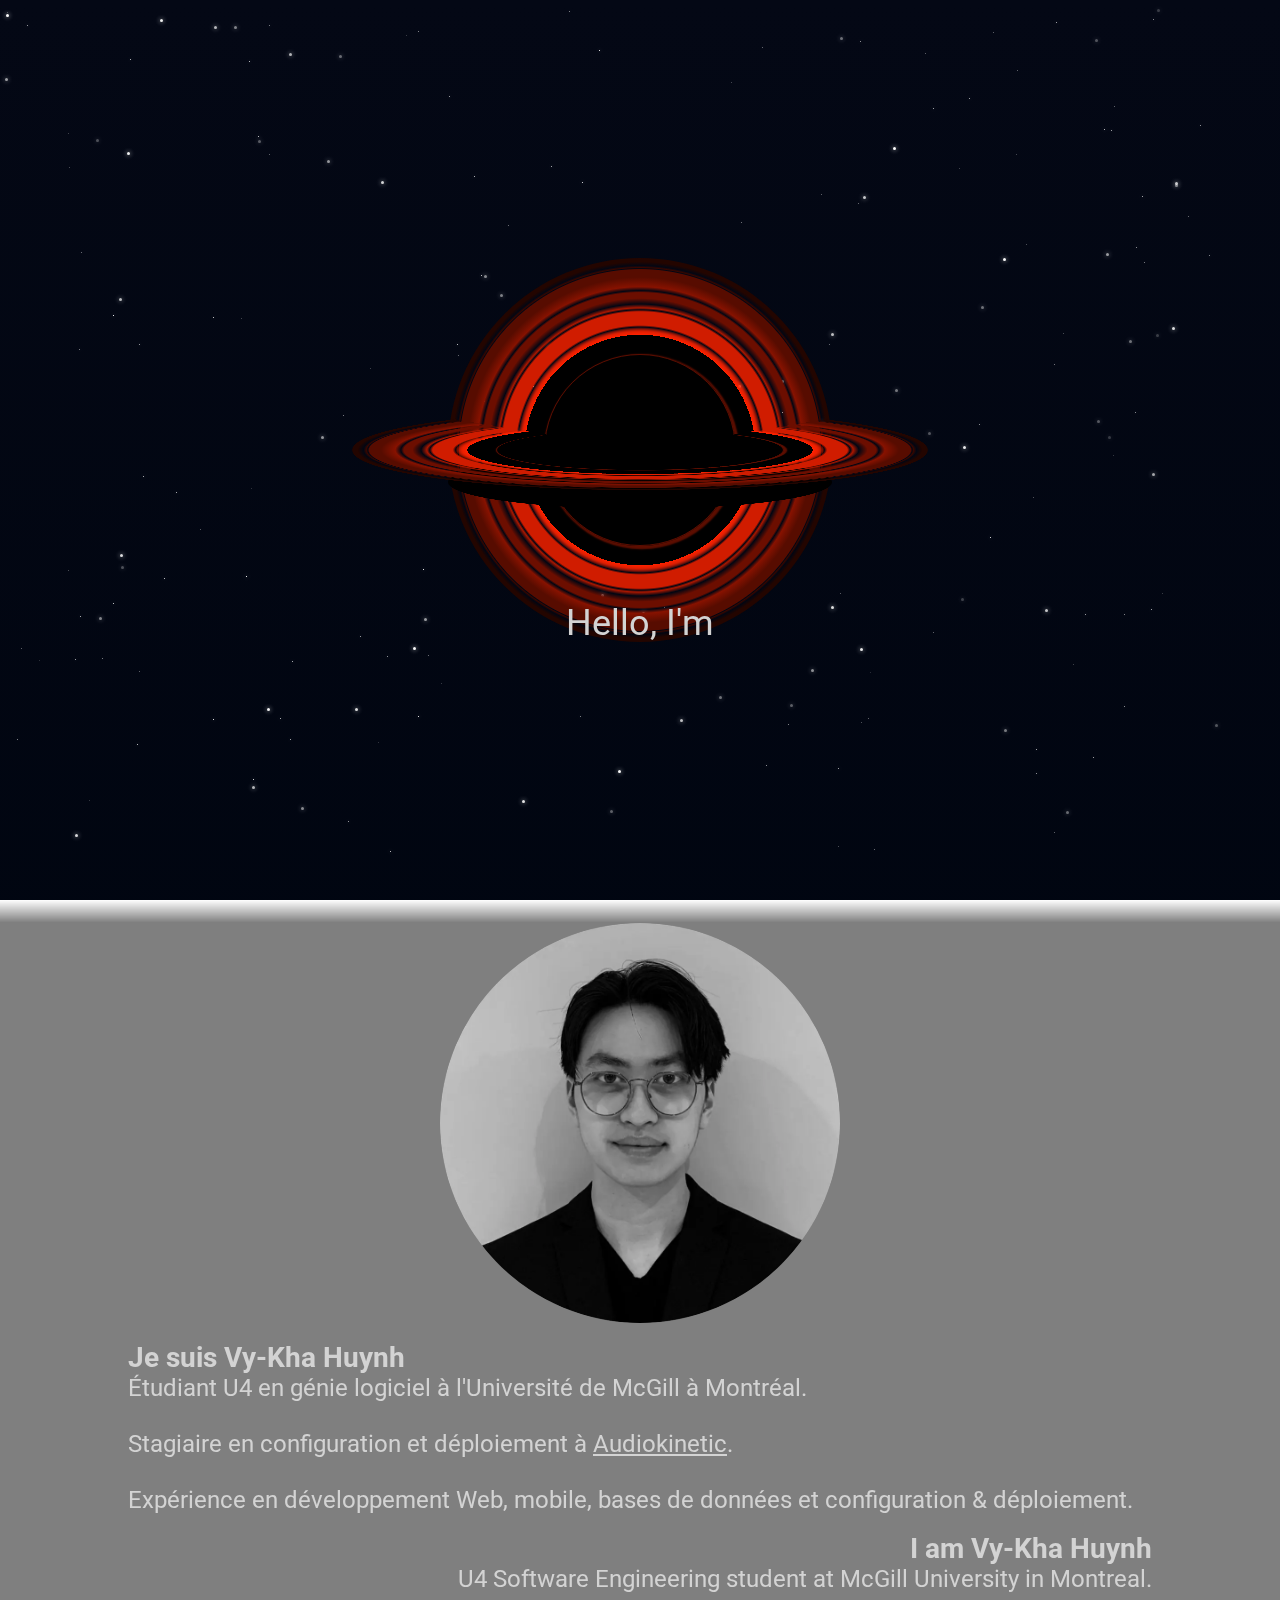
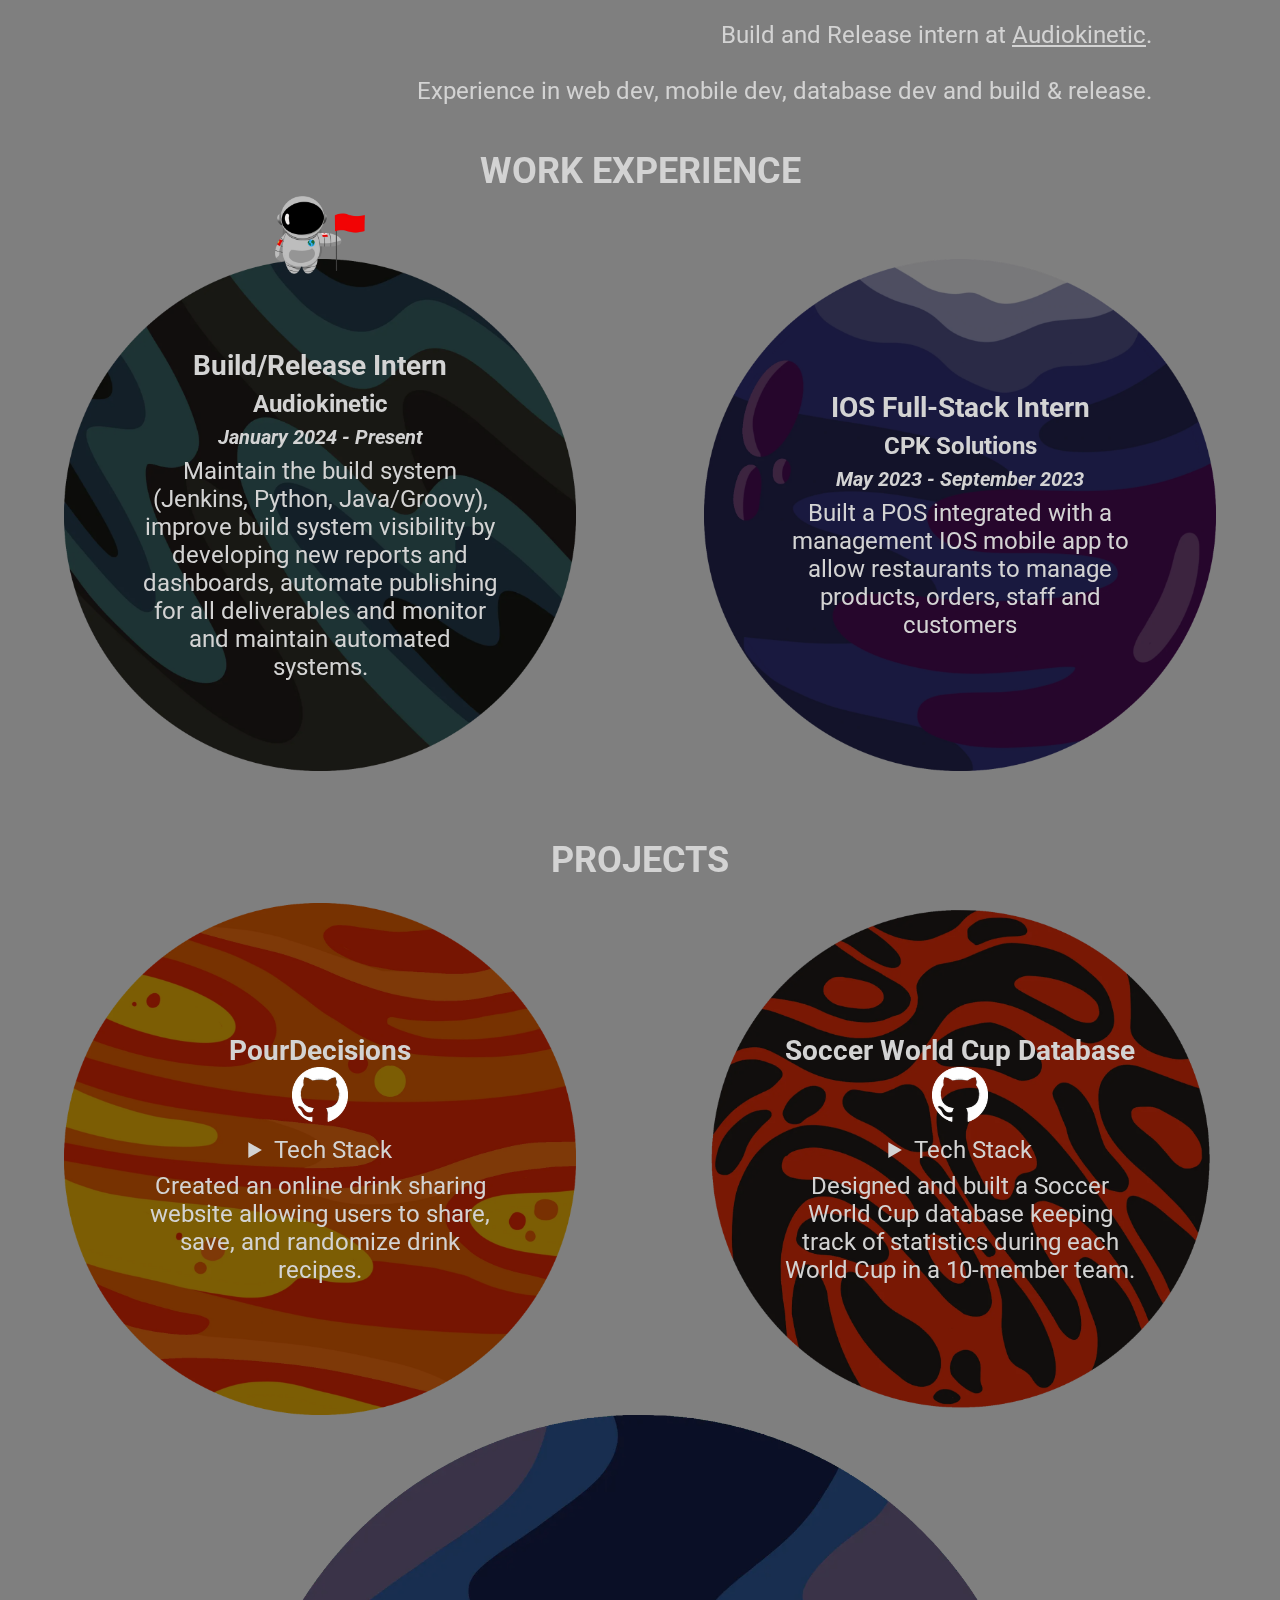
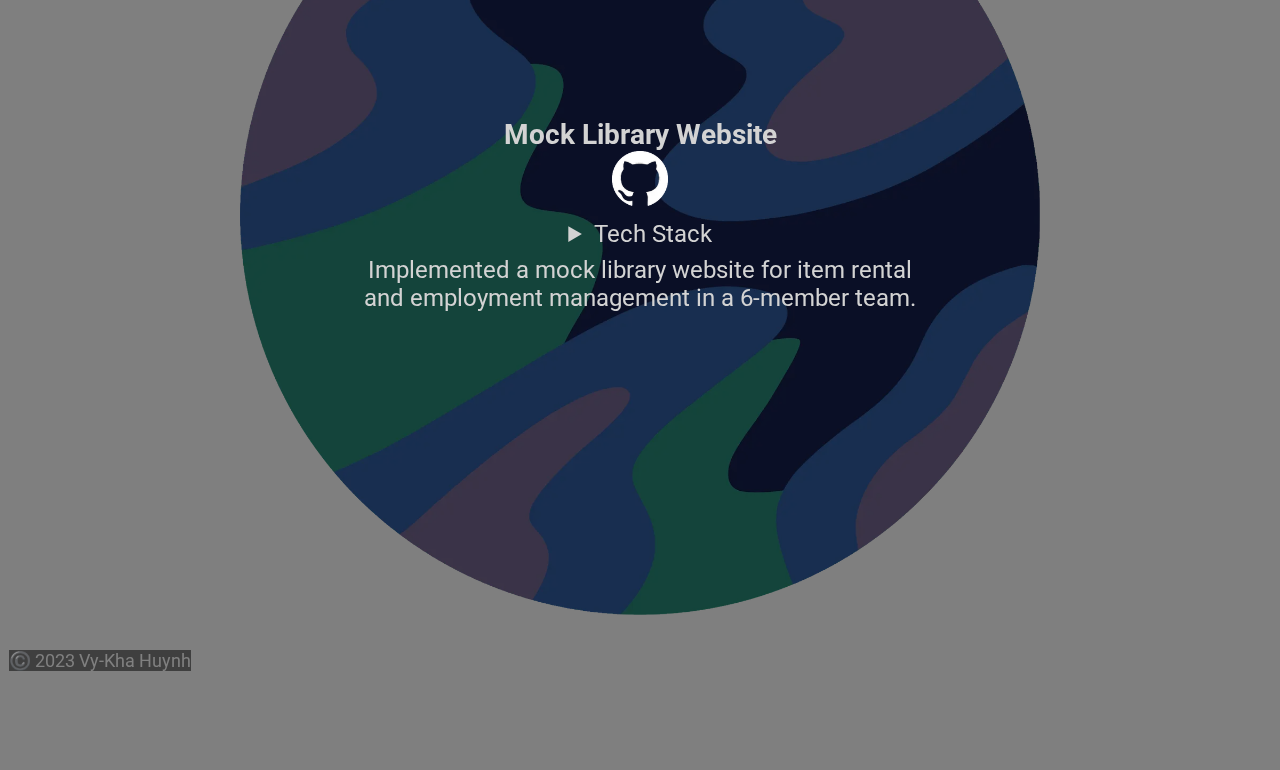
==== index.html @ 98699930 "Modified media queries" ====
<!DOCTYPE html>
<html lang="en-CA">

<head>
<meta name="viewport" content="width=device-width, initial-scale=1.0">
<!-- Chrome, Firefox OS and Opera -->
<meta name="theme-color" content="#000000">
<!-- Windows Phone -->
<meta name="msapplication-navbutton-color" content="#000000">
<!-- iOS Safari -->
<meta name="apple-mobile-web-app-status-bar-style" content="#000000">

<!-- Cache-Control: public, max-age=31536000, no Etag, no Last-Modified -->
 <meta http-equiv="Cache-control" content="public">
<title>Vy-Kha Huynh</title>
<link rel="stylesheet" href="./styles/style.css">
<link rel="icon" href="./assets/images/favicon.webp">
</head>

<body>
  <!-- Background containing stars + blackhole -->
<div id="background">

  <div id="stars-container"></div>

  <div id="blackhole-container">
    <div class="blackhole" id="event-horizon">
      <div class="blackhole photon-ring"></div>
    </div>
    <div class="blackhole" id="accretion-disc">
      <div class="blackhole photon-ring"></div>
    </div>
  </div>

</div>

<!-- Header -->
<header class="ontop">

  <div class="progressBar">
    <img src="./assets/images/rocket.webp" alt="" id="rocket">
  </div>
  
  <nav id="nav-bar">
    <ul>
      <li><h1>VY-KHA HUYNH</h1></li>
      <li><a href="#home-anchor">Home</a></li>
      <li><a href="#about-anchor">About</a></li>
      <li><a href="#work-anchor">Work</a></li>
      <li><a href="#projects-anchor">Projects</a></li>
    </ul>
  </nav>

</header>

<main>
  <section id="home">
    <div id="home-anchor" class="anchor"></div>
    <h2 id="intro">
      Hello, I'm<span id="switch"></span>
    </h2>
  </section>

  <section id="about">
    <div id="about-anchor" class="anchor"></div>
    <div id="avatar"></div>
    
    <div id="summary">

      <article id="fr">
        <!-- <h1>Je suis<br>Vy-Kha<br>Huynh</h1> -->
        <h3>Je suis Vy-Kha Huynh</h3>
        <p>Étudiant U4 en génie logiciel à l'Université de McGill à Montréal.
          
          Stagiaire en configuration et déploiement à <a href="https://www.audiokinetic.com/en/">Audiokinetic</a>.
          
          Expérience en développement Web, mobile, bases de données et configuration & déploiement.
        </p>
      </article>
      <article id="eng">
        <!-- <h1>I am<br>Vy-Kha<br>Huynh</h1> -->
        <h3>I am Vy-Kha Huynh</h3>
        <p>U4 Software Engineering student at McGill University in Montreal.
          
          Build and Release intern at <a href="https://www.audiokinetic.com/en/">Audiokinetic</a>.
          
          Experience in web dev, mobile dev, database dev and build & release.
        </p>
      </article>
      
    </div>
  </section>

  <section id="work">
    <div id="work-anchor" class="anchor"></div>
    <h2>WORK EXPERIENCE</h2>
    <div id="work-gallery">
      
      <div id="current" class="planet">
        <img srcset="./assets/images/planet1.webp 1500w, ./assets/images/planet1_500w.webp 500w" sizes="(max-width: 990px) 100vw, 40vw" src="./assets/images/planet1.webp" alt="Blue, grey and black planet">
        <article class="underplanet">
          <h3>Build/Release Intern</h3>
          <h4>Audiokinetic</h4>
          <h5 class="italic">January 2024 - Present</h5>
          <p>
            Maintain the build system (Jenkins, Python, Java/Groovy),
            improve build system visibility by developing new reports and dashboards,
            automate publishing for all deliverables and
            monitor and maintain automated systems.
          </p>
        </article>
      </div>
      
      <div class="planet">
        <img srcset="./assets/images/planet2.webp 1500w, ./assets/images/planet2_500w.webp 500w" sizes="(max-width: 990px) 100vw, 40vw" src="./assets/images/planet2.webp" alt="Blue, purple and grey planet">
        <article class="underplanet">
          <h3>IOS Full-Stack Intern</h3>
          <h4>CPK Solutions</h4>
          <h5  class="italic">May 2023 - September 2023</h5>
          <p>
            Built a POS integrated with a management IOS mobile app to allow restaurants to manage products, orders, staff and customers
          </p>
        </article>
      </div>

    </div>
  </section>
  
  <section id="projects">
    <div id="projects-anchor" class="anchor"></div>
    <h2>PROJECTS</h2>
    <div id="project-gallery">
      
      <div class="planet">
        <img srcset="./assets/images/planet4.webp 1500w, ./assets/images/planet4_500w.webp 500w" sizes="(max-width: 990px) 100vw, 40vw" src="./assets/images/planet4.webp" alt="Blue, purple and grey planet">
        <article class="underplanet">
          <h3>PourDecisions
            <a href="https://github.com/nielsmai/PourDecisions" target="_blank" class="gh-link"></a>
          </h3>
          <details>
            <summary>Tech Stack</summary>
            <div class="tech-stack">
              <img src="./assets/images/db2-thumbnail.webp" alt="">
              <img src="./assets/images/java-thumbnail.webp" alt="">
            </div>
          </details>
          <p>Created an online drink sharing website allowing users to share, save, and randomize drink recipes.</p>
        </article>
      </div>
        
      <div class="planet">
        <img srcset="./assets/images/planet5.webp 1500w, ./assets/images/planet5_500w.webp 500w" sizes="(max-width: 990px) 100vw, 40vw" src="./assets/images/planet5.webp" alt="Blue, purple and grey planet">
        <article class="underplanet">
          <h3>Soccer World Cup Database
            <a href="https://github.com/nielsmai/PourDecisions" target="_blank" class="gh-link"></a>
          </h3>
          <details>
            <summary>Tech Stack</summary>
            <div class="tech-stack">
              <img src="./assets/images/js-thumbnail.webp" alt="">
              <img src="./assets/images/html-thumbnail.webp" alt="">
              <img src="./assets/images/css-thumbnail.webp" alt="">
              <img src="./assets/images/react-thumbnail.webp" alt="">
              <img src="./assets/images/mongodb-thumbnail.webp" alt="">
            </div>
          </details>
          <p>Designed and built a Soccer World Cup database keeping track of statistics during each World Cup in a 10-member team.</p>
        </article>
      </div>

      <div class="planet">
        <img srcset="./assets/images/planet6.webp 1500w, ./assets/images/planet6_500w.webp 500w" sizes="(max-width: 990px) 100vw, 40vw" src="./assets/images/planet6.webp" alt="Blue, purple and grey planet">
        <article class="underplanet">
          <h3>Mock Library Website
            <a href="https://github.com/McGill-ECSE321-Fall2021/project-group-02" target="_blank" class="gh-link"></a>
          </h3>
          <details>
            <summary>Tech Stack</summary>
             <div class="tech-stack">
              <img src="./assets/images/js-thumbnail.webp" alt="javascript logo">
              <img src="./assets/images/html-thumbnail.webp" alt="html logo">
              <img src="./assets/images/css-thumbnail.webp" alt="css logo">
              <img src="./assets/images/java-thumbnail.webp" alt="java logo">
              <img src="./assets/images/android-studio-thumbnail.webp" alt="android studio logo">
              <img src="./assets/images/vue-thumbnail.webp" alt="">
              <img src="./assets/images/postgresql-thumbnail.webp" alt="">
             </div>
          </details>
          <p>Implemented a mock library website for item rental and employment management in a 6-member team.</p>
        </article>
      </div>
    </div>
  </section>

  <span id = "copyrights">©️ 2023 Vy-Kha Huynh</span>
</main>

<footer class="ontop">
  <section id="socials">
    <a href="https://github.com/vy-khahuynh"><img src="./assets/images/github-logo.webp" alt=""></a>
    <a href="https://www.linkedin.com/"><img src="./assets/images/linkedin-logo.webp" alt=""></a>
    <a href="./assets/files/Resume_Vy_Kha_Huynh_W.pdf" target="_blank" download="Vy-Kha_Huynh_Resume"><img src="./assets/images/resume-logo.webp" alt=""></a>
    <!-- <a href="./content/starwars.html"><img src="./assets/images/star-wars-logo.webp" alt=""></a> -->
    <a href="mailto:vykha.huynh@outlook.com"><img src="./assets/images/email-logo.webp" alt=""></a>
  </div>
</footer>

<script src="./scripts/vy-khahuynh_github._o.js"></script>
<!-- <script defer src="https://unpkg.com/smoothscroll-polyfill@0.4.4/dist/smoothscroll.min.js"></script> -->
</body>
</html>
---- styles/style.css ----
@import url('https://fonts.googleapis.com/css2?family=Roboto:wght@100;700&display=swap');

* {
  box-sizing: border-box;
  -webkit-box-sizing: border-box;
  -moz-box-sizing: border-box;
  margin: 0;
  padding: 0;
  color: #D3D3D3;
  scroll-behavior: smooth;
}
@font-face {
  font-family: "andro";
  src: url(../assets/font/andromeda-font/Andromeda-eR2n.ttf);
  font-display: swap;
}

body {
  min-height: 100vh;
  max-width: 100vw;

  font-family: 'Roboto', sans-serif;

  background: linear-gradient(#040815, #000510, #110415, #111111, #130101);
	background-size: 500% 500%;

  background-attachment: fixed;
	
          animation: gradient 20s ease infinite;
  -webkit-animation: gradient 20s ease infinite;
     -moz-animation: gradient 20s ease infinite;
  
  scrollbar-width: none;
}

html::-webkit-scrollbar, body::-webkit-scrollbar{
  scrollbar-width: none;
  display: none;
}

@keyframes gradient {
    0% {
        background-position: 0% 50%;
    }
    50% {
        background-position: 100% 50%;
    }
    100% {
        background-position: 0% 50%;
    }
}

img{
  display: block;
}

#background{
  position: fixed;
  height: 100vh;
  width: 100vw;
  z-index: -1;
  top: 0;
  left: 0;

  display: flex;
  place-items: center;
  justify-content: center;
}

#blackhole-container{
  width: 100vw;
  margin: 20px;
  position: relative;

  display: flex;
  display: -webkit-flex;
  place-items: center;
  justify-content: center;
}

.blackhole{
  aspect-ratio: 1;
  border-radius: 50%;
}

@keyframes rotate{
  0%{
    box-shadow: 0.1rem 0.1rem 0.1rem 0.1rem rgba(186, 28, 0, 0.5);
  }
  24%{
    box-shadow: 0rem 0.1rem 0.1rem 0.1rem rgba(186, 28, 0, 0.5);
  }
  49%{
    box-shadow: 0rem 0rem 0.1rem 0.1rem rgba(186, 28, 0, 0.5);
  }
  74%{
    box-shadow: 0.1rem 0rem 0.1rem 0.1rem rgba(186, 28, 0, 0.5);
  }
  99%, 100%{
    box-shadow: 0.1rem 0.1rem 0.1rem 0.1rem rgba(186, 28, 0, 0.5);
  }
}

#event-horizon{
  width: 60%;

  position: absolute;

  display: flex;
  display: -webkit-flex;
  justify-content: center;
  place-items: center;
  
  background: radial-gradient(circle closest-side, black 60%, rgb(255, 34, 0) 60%, 63%, transparent 64%, rgb(208, 28, 0) 65% 72%, transparent 73%, rgb(170, 23, 0) 74%, transparent 76%, rgb(108, 14, 0) 79% 82%, transparent 83%, rgb(135, 18, 0) 85%, rgb(87, 12, 0) 90% 94%, transparent 94.5%, rgb(56, 7, 0) 95%, transparent 96%, rgb(35, 5, 0) 98%);
}

#event-horizon::before{
  content: '';
  width: 100%;
  height: 100%;
  border-radius: 50%;
  position: absolute;
  transform: rotateX(82deg) translateY(60%);
  background: black;
}

.photon-ring{
  height: 50%;
  border: solid 0.1rem rgba(186, 28, 0, 0.5);
  box-shadow: 0.1rem 0.1rem 0.1rem 0.1rem rgba(186, 28, 0, 0.5);
  
          animation: rotate 1s linear infinite;
  -webkit-animation: rotate 1s linear infinite;
     -moz-animation: rotate 1s linear infinite;
}

.stripe{
  height: 100%;
  position: absolute;

  opacity: 0;

  background: radial-gradient(circle closest-side, transparent 95%, red 98%, transparent);

          animation: pulsate 10s linear infinite;
  -webkit-animation: pulsate 10s linear infinite;
     -moz-animation: pulsate 10s linear infinite;
  z-index: -1;
}

@keyframes pulsate {
  0% {
    transform: scale(0.62);
    -webkit-transform: scale(0.62);
  }
  2.5% {
    transform: scale(0.62);
    -webkit-transform: scale(0.62);
    opacity: 0.75;
  } 
  92.5% {
    transform: scale(0.9);
    -webkit-transform: scale(0.9);
    opacity: 0.75;
  }
  100% {
    transform: scale(0.9);
    -webkit-transform: scale(0.9);
  }
}

#accretion-disc{
  width: 90%;
  position: relative;
  display: flex;
  display: -webkit-flex;
  justify-content: center;
  place-items: center;
  
  background: radial-gradient(circle closest-side, black 60%, rgb(255, 34, 0) 60%, 63%, transparent 64%, rgb(208, 28, 0) 65% 72%, transparent 73%, rgb(170, 23, 0) 74%, transparent 76%, rgb(108, 14, 0) 79% 82%, transparent 83%, rgb(135, 18, 0) 85%, rgb(87, 12, 0) 90% 94%, transparent 94.5%, rgb(56, 7, 0) 95%, transparent 96%, rgb(35, 5, 0) 98%);

  transform: rotateX(82deg);

  mask: conic-gradient(from 45deg, black, transparent);
  -webkit-mask: conic-gradient(transparent 40deg, black 40deg 320deg, transparent 320deg);
}

.star{
  position: absolute;
  z-index: -1;
  aspect-ratio: 1;

  background: white;
  border-radius: 50%;
  box-shadow: 0px 0px 5px white;
}

@keyframes glow{
  10%{
            transform: scale(300%);
    -webkit-transform: scale(300%);
  }
  20%{
            transform: scale(100%);
    -webkit-transform: scale(100%);
  }
}

.star:nth-child(3n) {
  width: 0.5px;
}

.star:nth-child(3n+1) {
  width: 1px;
}

.star:nth-child(3n+2) {
  width: 3px;
}

header{
  height: 10vh;
  width: 100vw;
  
  position: fixed;
  top: 0;
  left: 0;
  background-color: rgba(17, 17, 17, 1);

  transition: all 0.25s ease-in-out;
  -webkit-transition: all 0.25s ease-in-out;
  -moz-transition: all 0.25s ease-in-out;
}

nav{
  margin: auto;
  position: absolute;
  top: 8px;
  left: 0;

  height: calc(100% - 8px);
  width: 100%;
}


ul{
  height: 100%;
  width: 100%;

  display: inline-flex;
  display: -webkit-inline-flex;
  align-items: center;
  justify-content: space-around;

  list-style: none;
}

li{
  margin: 0 1.5%;
}

nav > ul > li > a{
  text-decoration: none;
  color: #D3D3D3;
  border-radius: 5rem;
  padding: 0.3rem 0.7rem;
  font-size: 0.8em;
  border: 1px white solid;
  background: linear-gradient(to right, rgba(21, 14, 44, 1), rgba(48, 0, 48, 1), rgba(67, 0, 0, 1));
}

nav > ul > li > a:hover, nav > ul > li > a.active{
  background: #FFFFFF;
  color: #444444;
}

nav > ul > li:first-child > h1{
  background: linear-gradient(to right, rgba(51, 26, 136, 1),rgb(167, 64, 167), rgba(154, 0, 0, 1));
  background-clip: text;
  -webkit-background-clip: text;
  -webkit-text-fill-color: transparent;
  text-align: center;
  font-size: 1.2em;
}

.progressBar {
  position: fixed;
  top: 0;
  left: 0;
  height: 8px;
  background: linear-gradient(to right, rgba(154, 0, 0, 1), rgb(170, 0, 170), rgb(44, 0, 189));
  width: 0%;
  transition: all 0.2s linear;
  -webkit-transition: all 0.2s linear;
  -moz-transition: all 0.2s linear;

  border-radius: 0 0.5rem 0.5rem 0;
}

#rocket{
  position: absolute;
  top: 50%;
  right: 0;

  height: 8px;

  transform: translateX(10px) translateY(-50%);

  display: block;
}

#avatar{
  margin: auto;
  border-radius: 50%;
  width: 40%;
  aspect-ratio: 1;
  max-width: 400px;

  background: url(../assets/images/avatar.webp);
  background-position: center;
  background-repeat: no-repeat;
  background-size: contain;

  transition: all 0.1s ease-in-out;
  -webkit-transition: all 0.1s ease-in-out;
  -moz-transition: all 0.1s ease-in-out;
}

#avatar:hover{
  background: url(../assets/images/avatar2.webp);
  background-position: center;
  background-repeat: no-repeat;
  background-size: contain;
}

#copyrights{
  color: grey;
  position: absolute;
  bottom: 10vh;
  left: 0;
  font-size: 0.75em;
  margin: 0.5em;
}

footer{
  position: fixed;
  
  bottom: 0;
  left: 0;
  width: 100vw;
  height: 10vh;
}

#socials{
  margin: auto;

  position: relative;

  width: 100%;
  height: 100%;
  
  border: 1px white solid;

  background: linear-gradient(to right, rgba(21, 14, 44, 1), rgba(48, 0, 48, 1), rgba(67, 0, 0, 1));

  display: flex;
  display: -webkit-flex;
  justify-content: space-around;
  place-items: center;

  transition: all 0.5s ease;
  -webkit-transition: all 0.5s ease;
  -moz-transition: all 0.5s ease;
  
  border-radius: 5rem;
  padding: 0.75em;
}

#socials > a {
  height: 100%;
  display: block;
  aspect-ratio: 1;
}

#socials > a > img:hover{
  filter: invert(0);
  -webkit-filter: invert(0);
}

 #socials > a > img{
  height: 100%;
  filter: invert(1);
  -webkit-filter: invert(1);
}


.ontop{
  z-index: 100;
}

main{
  position: relative;
  width: 100vw;
  min-height: 100vh;
  text-align: center;
}

main > section{
  width: 100%;
  position: relative;
  padding: 2.5vh 0;
}

main > :not(section:first-child){
  background-color: rgba(0, 0, 0, 0.5);  
}

main > section:last-of-type{
  padding-bottom: calc(10vh + 1.75em);
}

main > section:first-of-type{
  padding-top: 10vh;
}

#about{
  mask: linear-gradient(to bottom, transparent, black 2.5vh);
  -webkit-mask: linear-gradient(to bottom, transparent, black 2.5vh);
}

#home{
  position: relative;
  height: 100vh; 
  width: 100%; 
  display: flex;
  display: -webkit-flex;
  place-items: end; 
  justify-content: center;
}

#intro {
  position: relative;
  display: flex; 
  display: -webkit-flex;
  align-items: center; 
  justify-content: center; 
  flex-direction: column;
  margin-bottom: 5em;
  font-weight: normal;
}

#switch{
  display: flex; 
  display: -webkit-flex;
  align-items: center; 
  justify-content: center; 
  flex-direction: column;
  height: 1.5em;
}

#switch > span{
  display: block;
  white-space: pre;
  position: absolute;
  opacity: 0;
  transform: translateY(50%);
  animation: fade 50s ease-in infinite;
  -webkit-animation: fade 50s ease-in infinite;
  -moz-animation: fade 50s ease-in infinite;
}

#switch .letter{
  display: inline-block;
}

#switch .letter:nth-child(2n){
  animation: suckfast 50s ease-in infinite;
  -webkit-animation: suckfast 50s ease-in infinite;
  -moz-animation: suckfast 50s ease-in infinite;
}

#switch .letter:nth-child(2n-1){
  animation: suckslow 50s ease-in infinite;
  -webkit-animation: suckslow 50s ease-in infinite;
  -moz-animation: suckslow 50s ease-in infinite;
}

@keyframes fade {
  2%, 100%{
    opacity: 1;
    transform: translateY(0%);
  }
}

@keyframes suckfast {
  0%, 14%{
    transform: translateY(0) rotateZ(0deg);
    -webkit-transform: translateY(0) rotateZ(0deg);
    opacity: 1;
  }
  20%, 100%{
    transform: translateY(-400%) rotateZ(360deg);
    -webkit-transform: translateY(-400%) rotateZ(360deg);
    opacity: 0;
  }
}

@keyframes suckslow {
  0%, 15%{
    transform: translateY(0) rotateZ(0deg);
    -webkit-transform: translateY(0) rotateZ(0deg);
    opacity: 1;
  }
  21%, 100%{
    transform: translateY(-400%) rotateZ(-360deg);
    -webkit-transform: translateY(-400%) rotateZ(-360deg);
    opacity: 0;
  }
}

#summary{
  margin: 0 10vw;
}

#summary > * > p{
  white-space: pre-line;
}

#summary > article{
  margin-top: 2vh;
}

#eng{
  text-align: end;
}

#fr{
  text-align: start;
}

#work-gallery, #project-gallery{
  display: flex;
  flex-direction: row;

  overflow-x: scroll;
  
  scroll-snap-type: x mandatory;
  
  padding-top: 7.5vh;
  padding-bottom: 2.5vh;
  
  min-width: 100vw;
}

#project-gallery{
  padding-top: 2.5vh;
  padding-bottom: 2.5vh;
}

.planet{
  position: relative;

  max-width: 800px;
  
  flex: 0 0 90vw;
  margin: 0 5vw;
  
  display: flex;
  place-items: center;
  justify-content: center;
  
  scroll-snap-align: center;
  
  transition: all 0.5s ease-in-out;
  -webkit-transition: all 0.5s ease-in-out;
  -moz-transition: all 0.5s ease-in-out;
}

.planet > img{
  width: 100%;
  filter: brightness(0.5);
}

#current::before{
  content: '';
  background-image: url(../assets/images/astronaut.webp);
  background-size: contain;
  background-repeat: no-repeat;
  height: 10vh;
  aspect-ratio: 1;
  position: absolute;
  top: -10vh;
  left: 50%;
  translate: -50% 30%;
  z-index: 1;
}

.underplanet{
  position: absolute;
  width: 100%;
  height: 100%;
  
  border-radius: 50%;

  padding: 15%;

  display: flex;
  display: -webkit-flex;
  align-items: center;
  justify-content: center;
  flex-direction: column;

  gap: 0.5rem;
}

details{
  max-width: 100%;
  padding: 5px;
}

details summary {
  cursor: pointer;
  margin-bottom: -5px; /* for more prominent move */
  transition: margin 0.25s ease-out;
  -webkit-transition: margin 0.25s ease-out;
  -moz-transition: margin 0.25s ease-out;
}

details[open] summary {
  margin-bottom: 5px;
}



.tech-stack{
  display: flex;
  place-items: center;
  justify-content: center;
  max-width: 100%;
  flex-wrap: wrap;
}

details[open] > .tech-stack > img{
  opacity: 1;
}

.tech-stack > img{
  opacity: 0;
  max-height: 2.5em;
  max-width: 2.5em;
  transition: all 0.5s ease-in-out;
  -webkit-transition: all 0.5s ease-in-out;
  -moz-transition: all 0.5s ease-in-out;
}

.row:nth-child(even){
  flex-direction: row-reverse;
}

@keyframes travel{
  0%{
    transform: translateY(2%);
  }
  100%{
    transform: translateY(-2%);
  }
}

.gh-link{
  margin: auto;
  display: block;
  max-width: 2em;
  max-height: 2em;
  aspect-ratio: 1;
  border-radius: 50%;
  position: relative;
}

.gh-link::before{
  position: absolute;
  content: '';
  top: 0;
  left: 0;
  width: 100%;
  height: 100%;
  background-image: url(../assets/images/github-logo.webp);
  background-repeat: no-repeat;
  background-size: contain;
          filter: invert(1);
  -webkit-filter: invert(1);
}

.italic{
  font-style: italic;
}

.anchor{
  position: absolute;
  top: -14vh;
  left: 0;
  width: 100%;
}

.minimized{
  opacity: 0;
  pointer-events: none;
}

#socials.minimized{
  transform-origin: bottom;
  transform: scale(75%);  
  -webkit-transform-origin: bottom;
  -webkit-transform: scale(75%);
  -moz-transform-origin: bottom;
  -moz-transform: scale(75%);
}

@media only screen and (max-width: 360px){
  body{
    font-size: 0.7rem;
  }
}

@media only screen and (min-width: 540px){
  body{
    font-size: 1.2rem;
  }
  #blackhole-container{
    width: 50vw;
  }
}

@media only screen and (min-width: 770px){
  body{
    font-size: 1.5rem;
  }
  #socials{
    width: 50%;
  }
  
  ul{  
    justify-content: center;
  }

  nav > ul > li:first-child{
    margin-right: auto;
  }
}

@media only screen and (min-width: 1280px){
  #work-gallery, #project-gallery{
    justify-content: space-around;
    flex-wrap: wrap;
    overflow: visible;
  }
  
  .planet:hover{
    scale: 110%;
  }
  
  #work-gallery > div:nth-child(odd), #project-gallery > div:nth-child(even){
    animation-delay: -2s;
    -webkit-animation-delay: -2s;
    -moz-animation-delay: -2s;
  }

  .planet{    
    flex: 1 1 0;
    min-width: 500px;
    animation: travel 2s ease-in-out infinite alternate-reverse;
    -webkit-animation: travel 2s ease-in-out infinite alternate-reverse;
    -moz-animation: travel 2s ease-in-out infinite alternate-reverse;
  }
  
  #socials{
    width: 40%;
  }
}
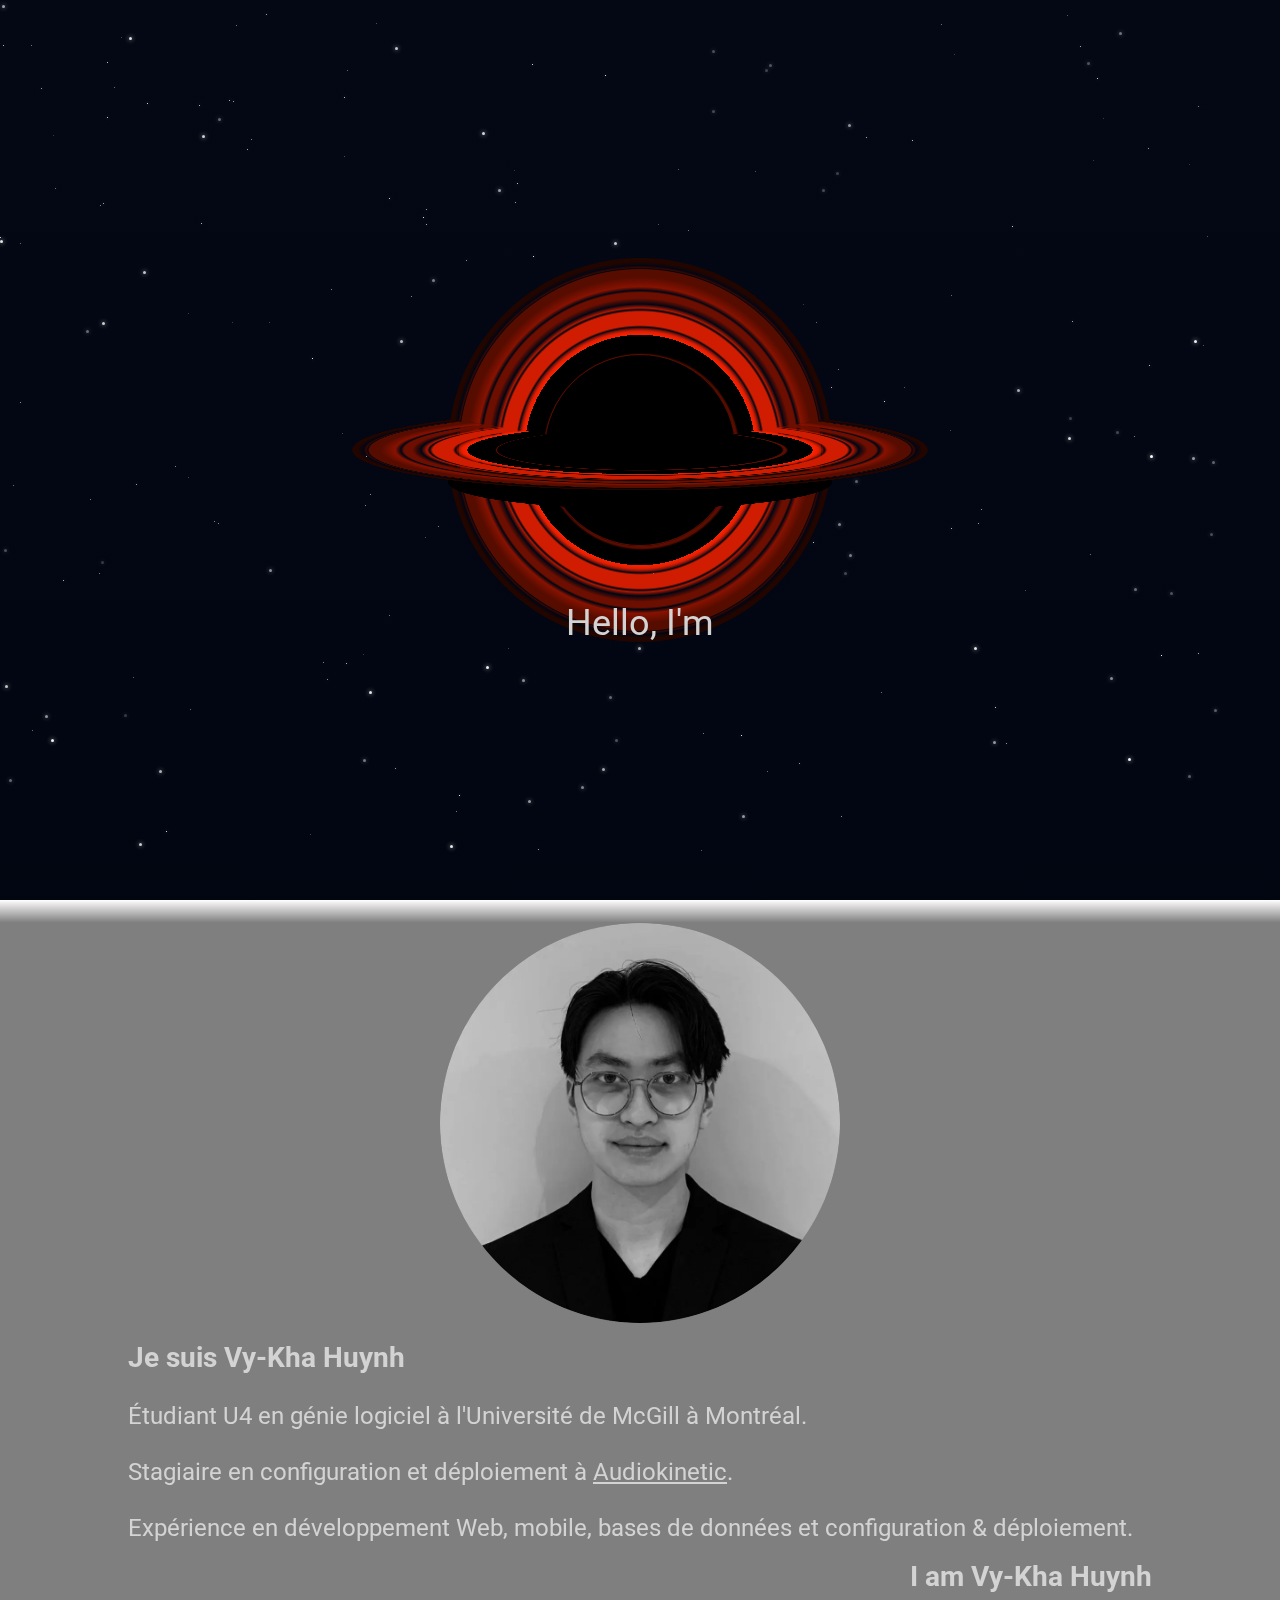
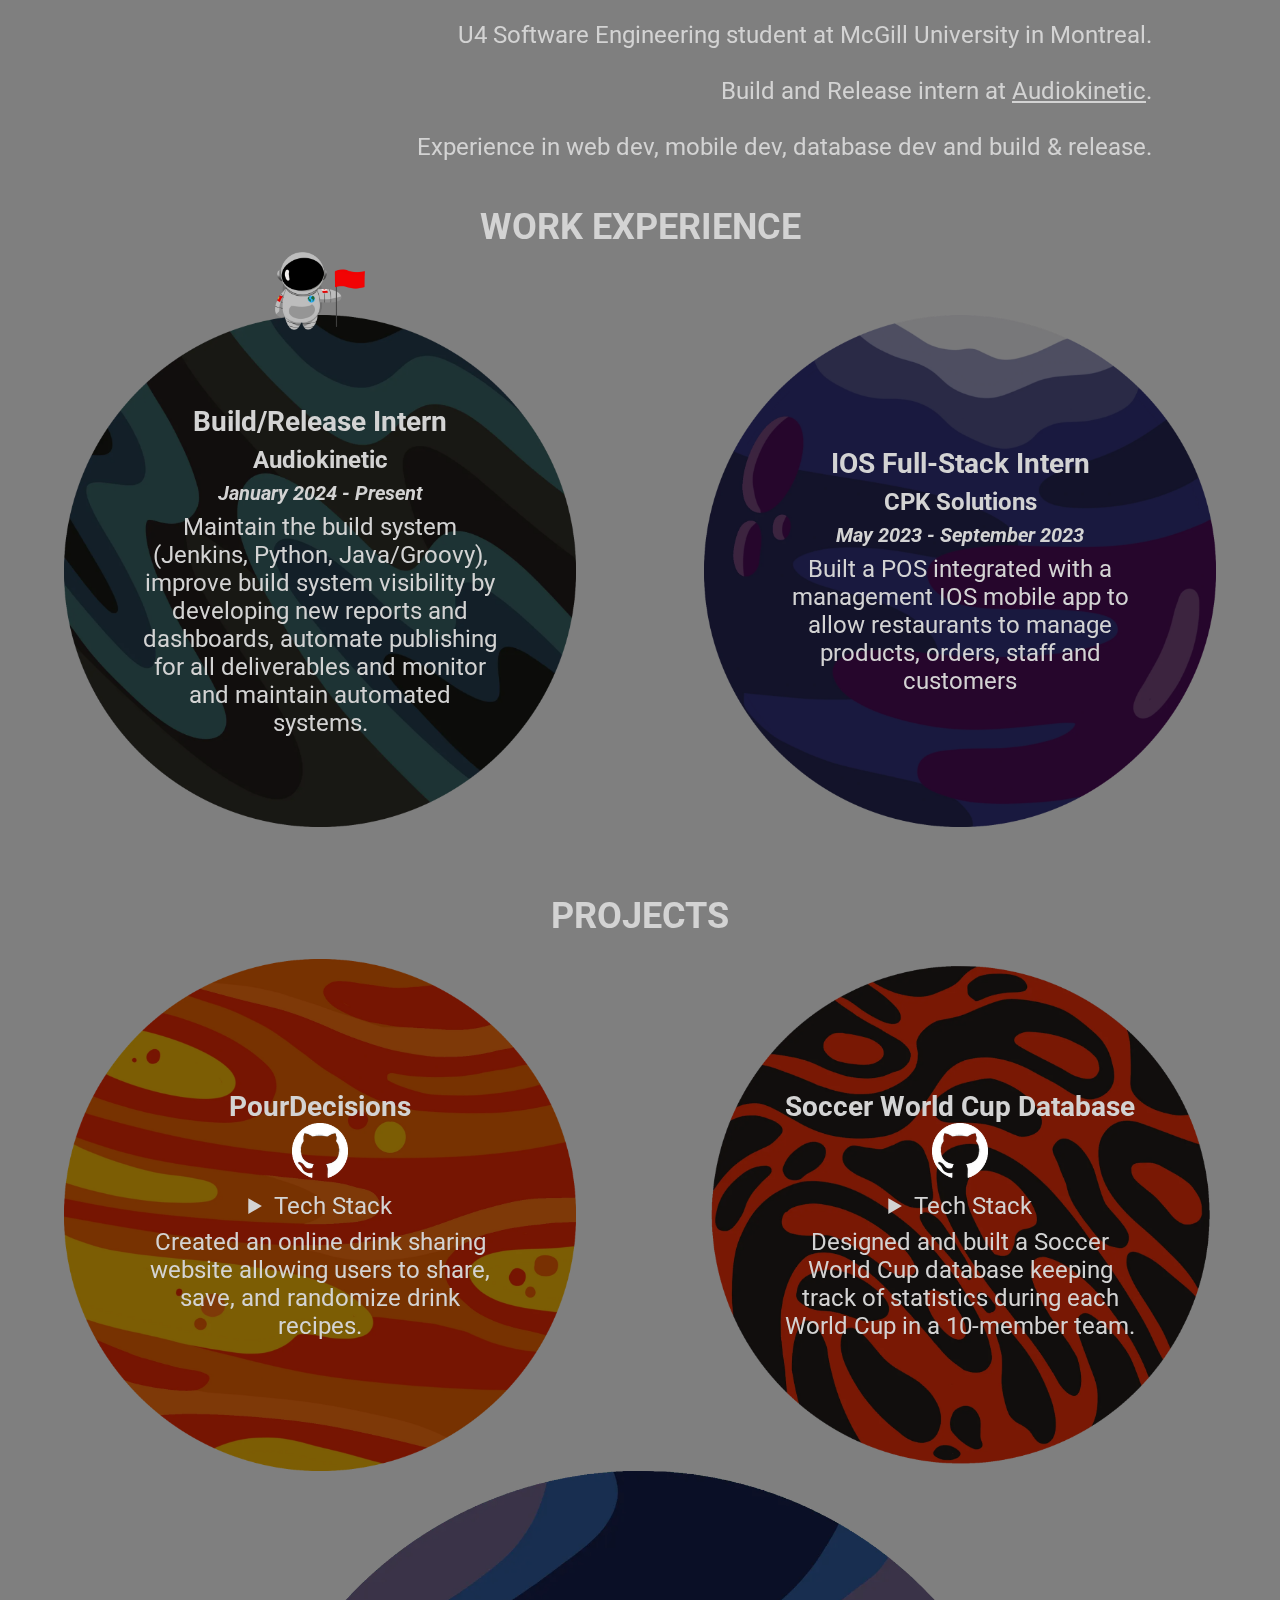
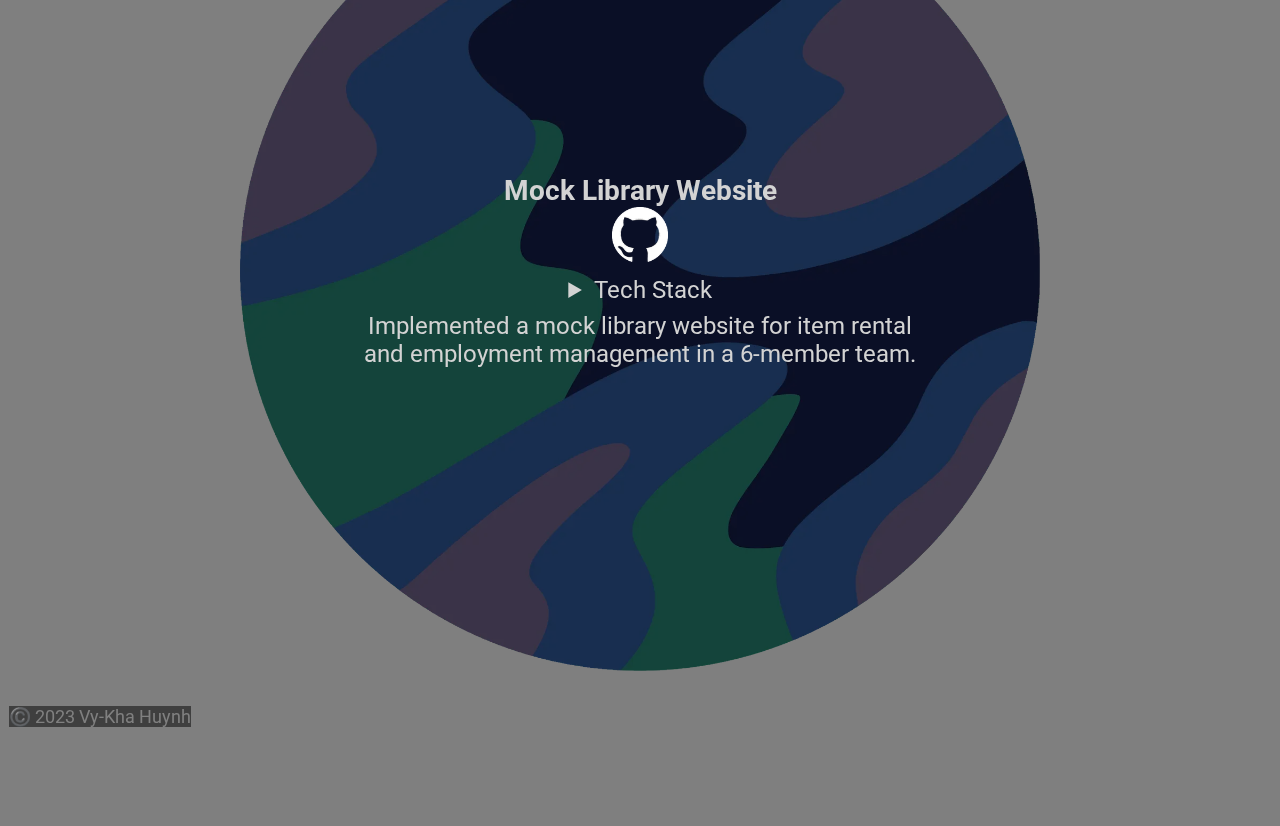
==== commit 12308d0f: "Added new lines to summary" ====
--- a/index.html
+++ b/index.html
@@ -70,7 +70,8 @@
       <article id="fr">
         <!-- <h1>Je suis<br>Vy-Kha<br>Huynh</h1> -->
         <h3>Je suis Vy-Kha Huynh</h3>
-        <p>Étudiant U4 en génie logiciel à l'Université de McGill à Montréal.
+        <p>
+          Étudiant U4 en génie logiciel à l'Université de McGill à Montréal.
           
           Stagiaire en configuration et déploiement à <a href="https://www.audiokinetic.com/en/">Audiokinetic</a>.
           
@@ -80,7 +81,8 @@
       <article id="eng">
         <!-- <h1>I am<br>Vy-Kha<br>Huynh</h1> -->
         <h3>I am Vy-Kha Huynh</h3>
-        <p>U4 Software Engineering student at McGill University in Montreal.
+        <p>
+          U4 Software Engineering student at McGill University in Montreal.
           
           Build and Release intern at <a href="https://www.audiokinetic.com/en/">Audiokinetic</a>.
           
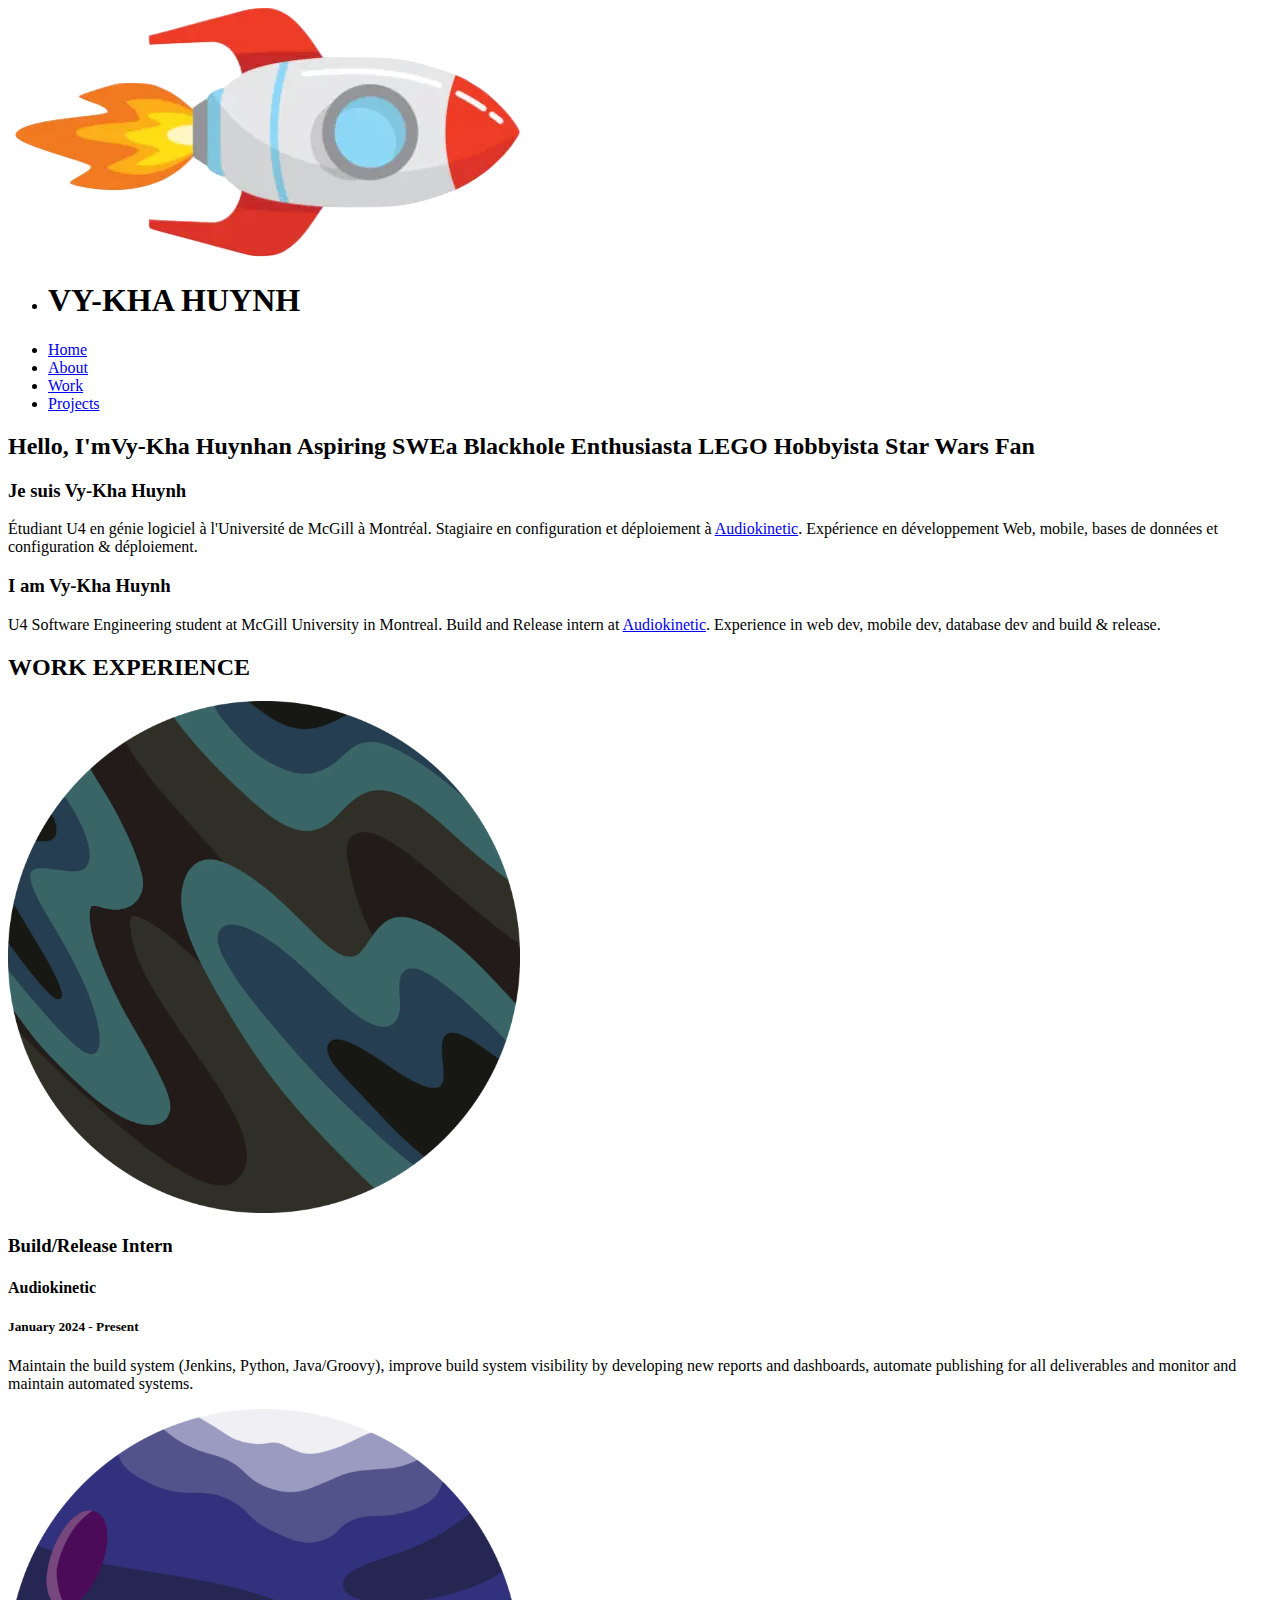
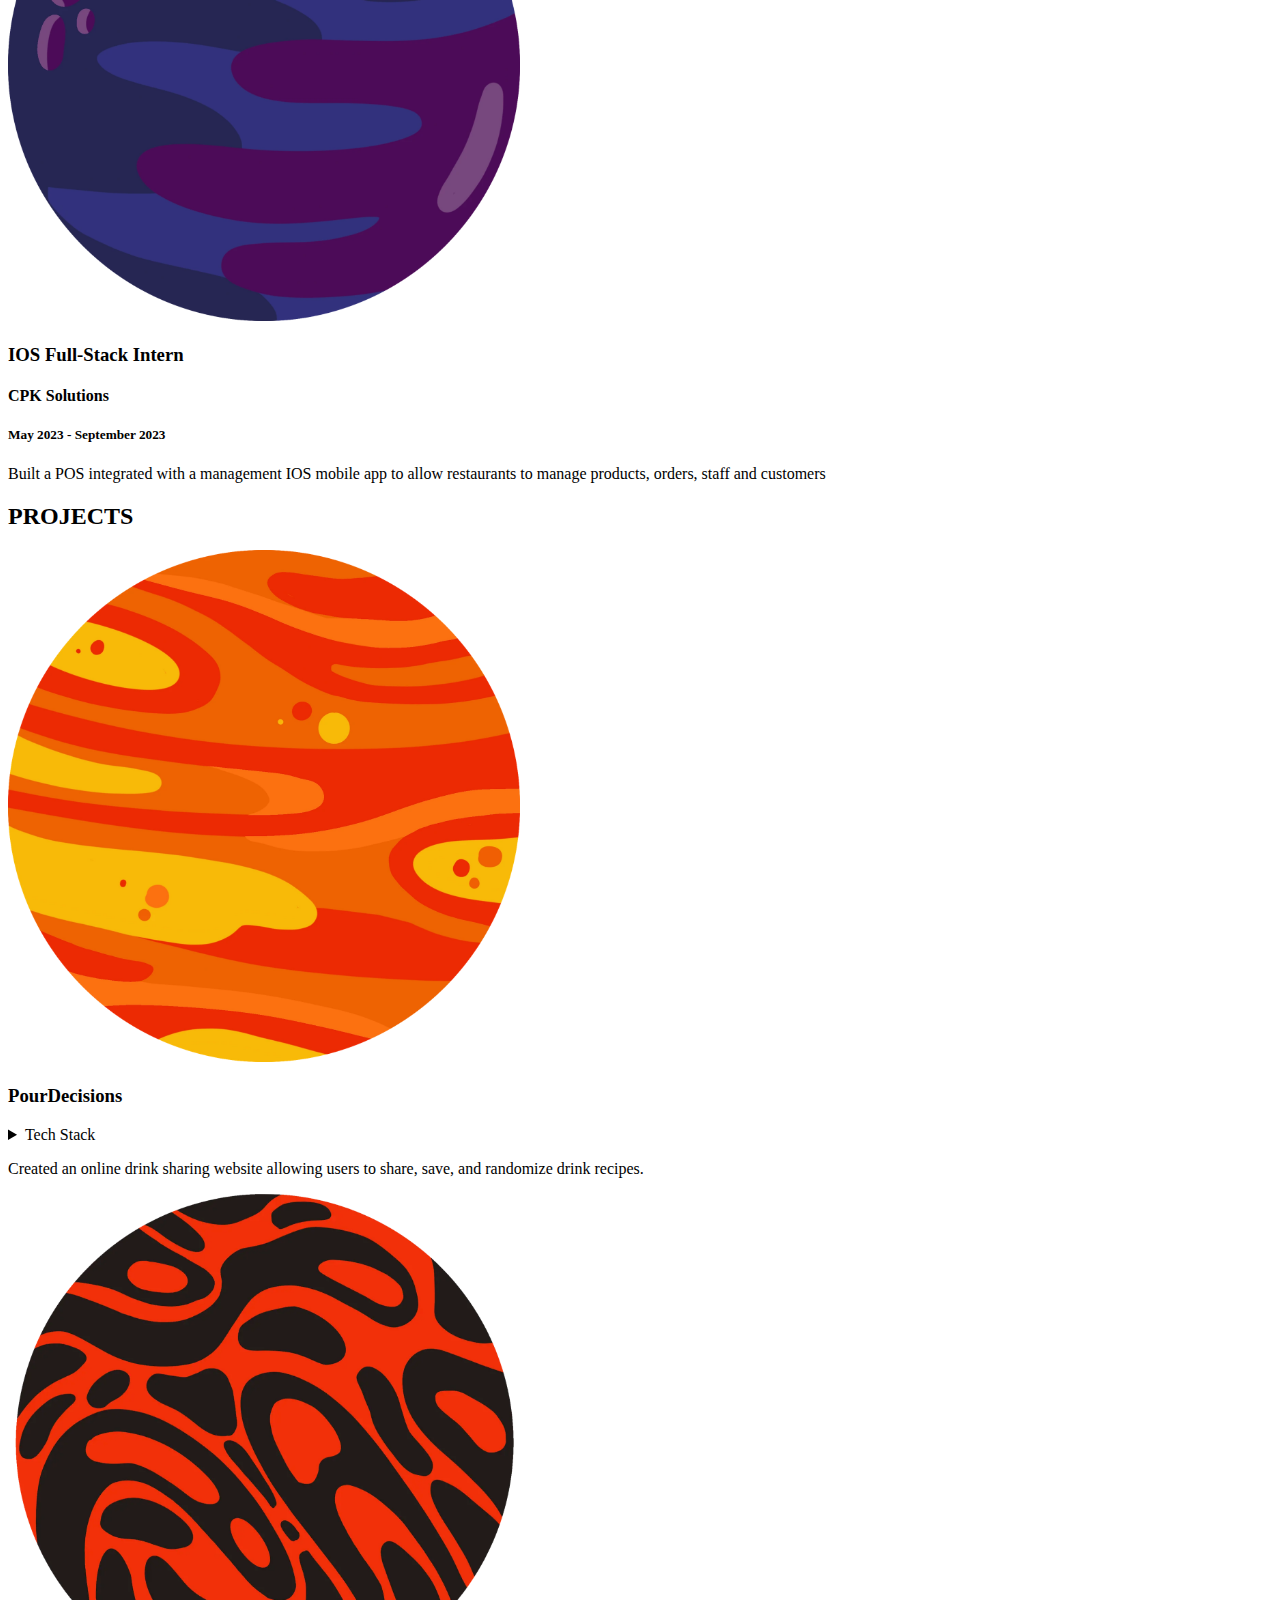
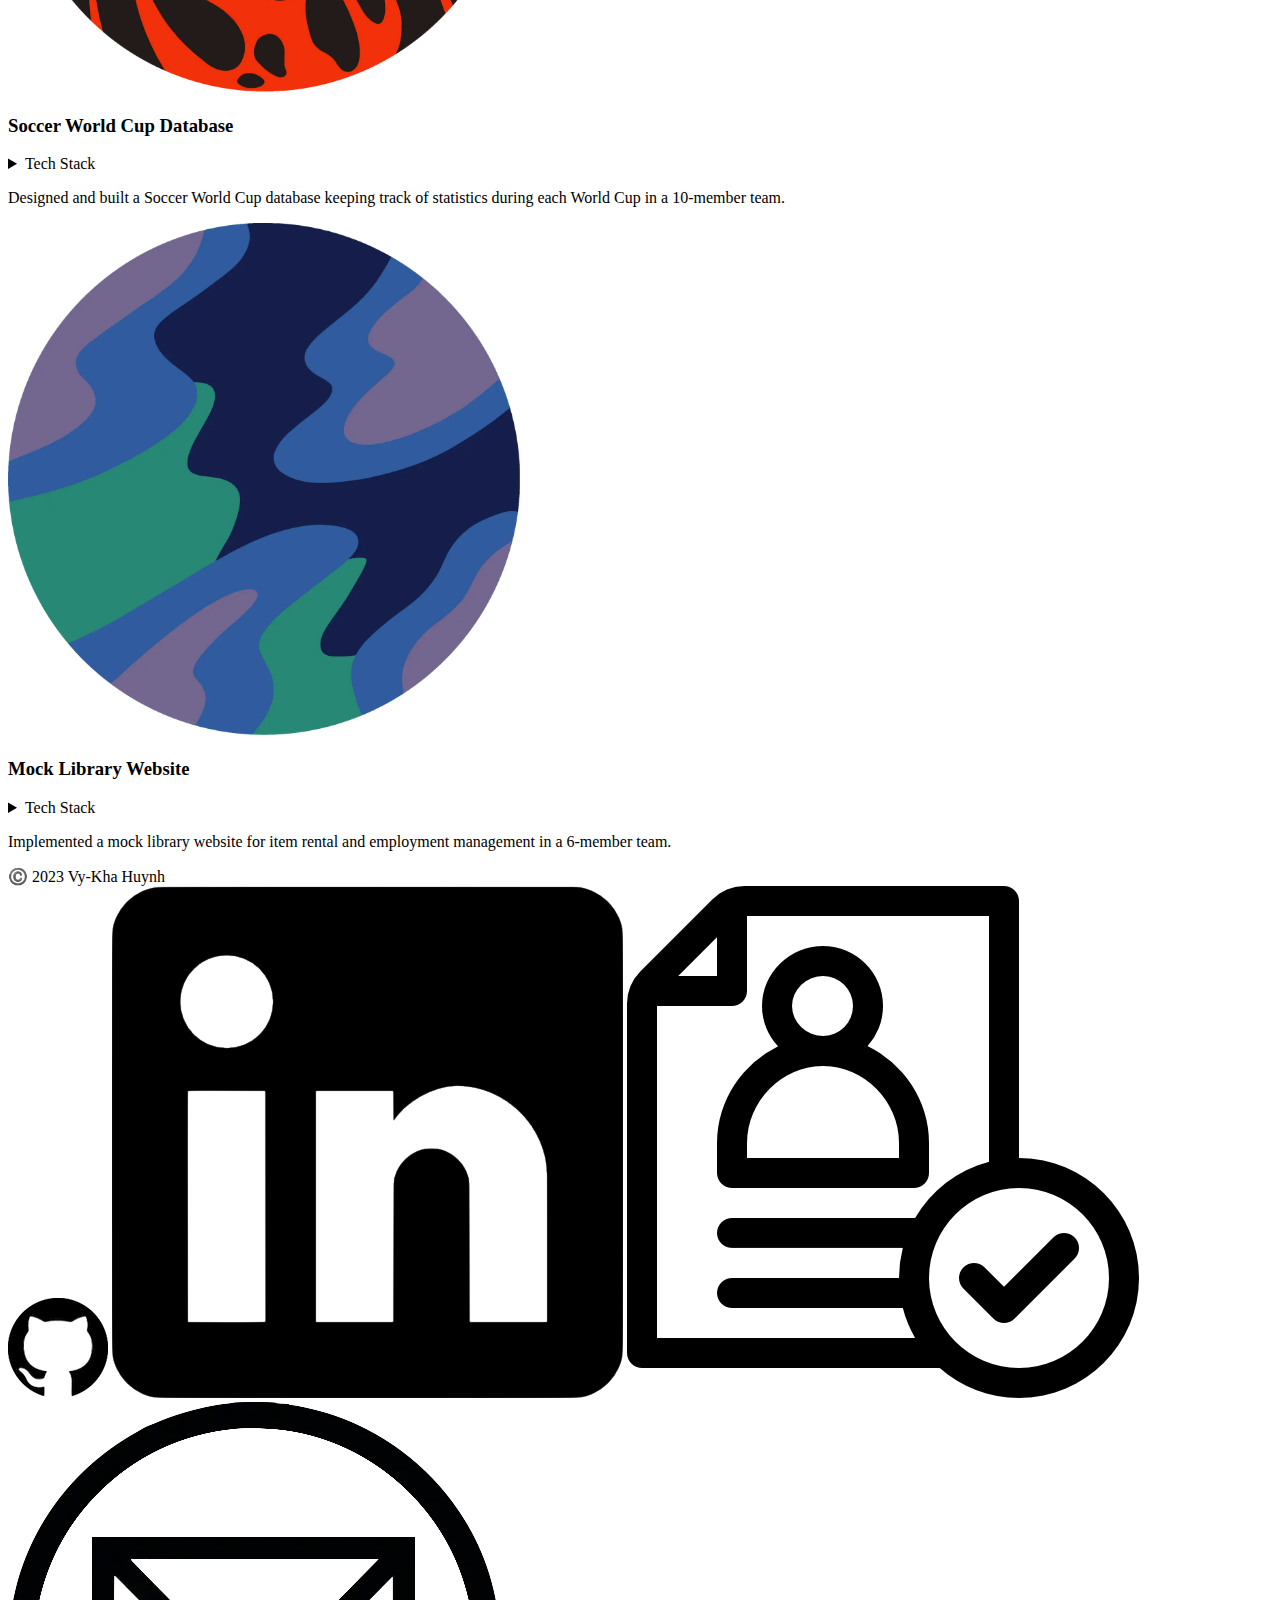
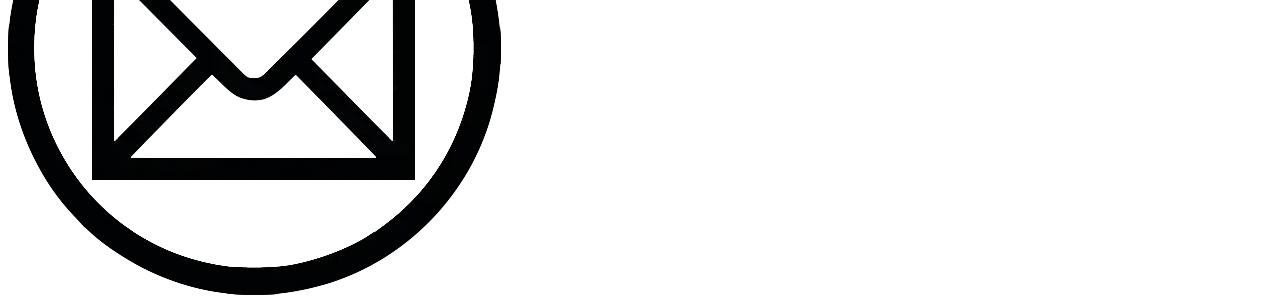
==== commit 61bfec2b: "Updated folder structure" ====
--- a/index.html
+++ b/index.html
@@ -13,7 +13,7 @@
 <!-- Cache-Control: public, max-age=31536000, no Etag, no Last-Modified -->
  <meta http-equiv="Cache-control" content="public">
 <title>Vy-Kha Huynh</title>
-<link rel="stylesheet" href="./styles/style.css">
+<link rel="stylesheet" href="./assets/styles/style.css">
 <link rel="icon" href="./assets/images/favicon.webp">
 </head>
 
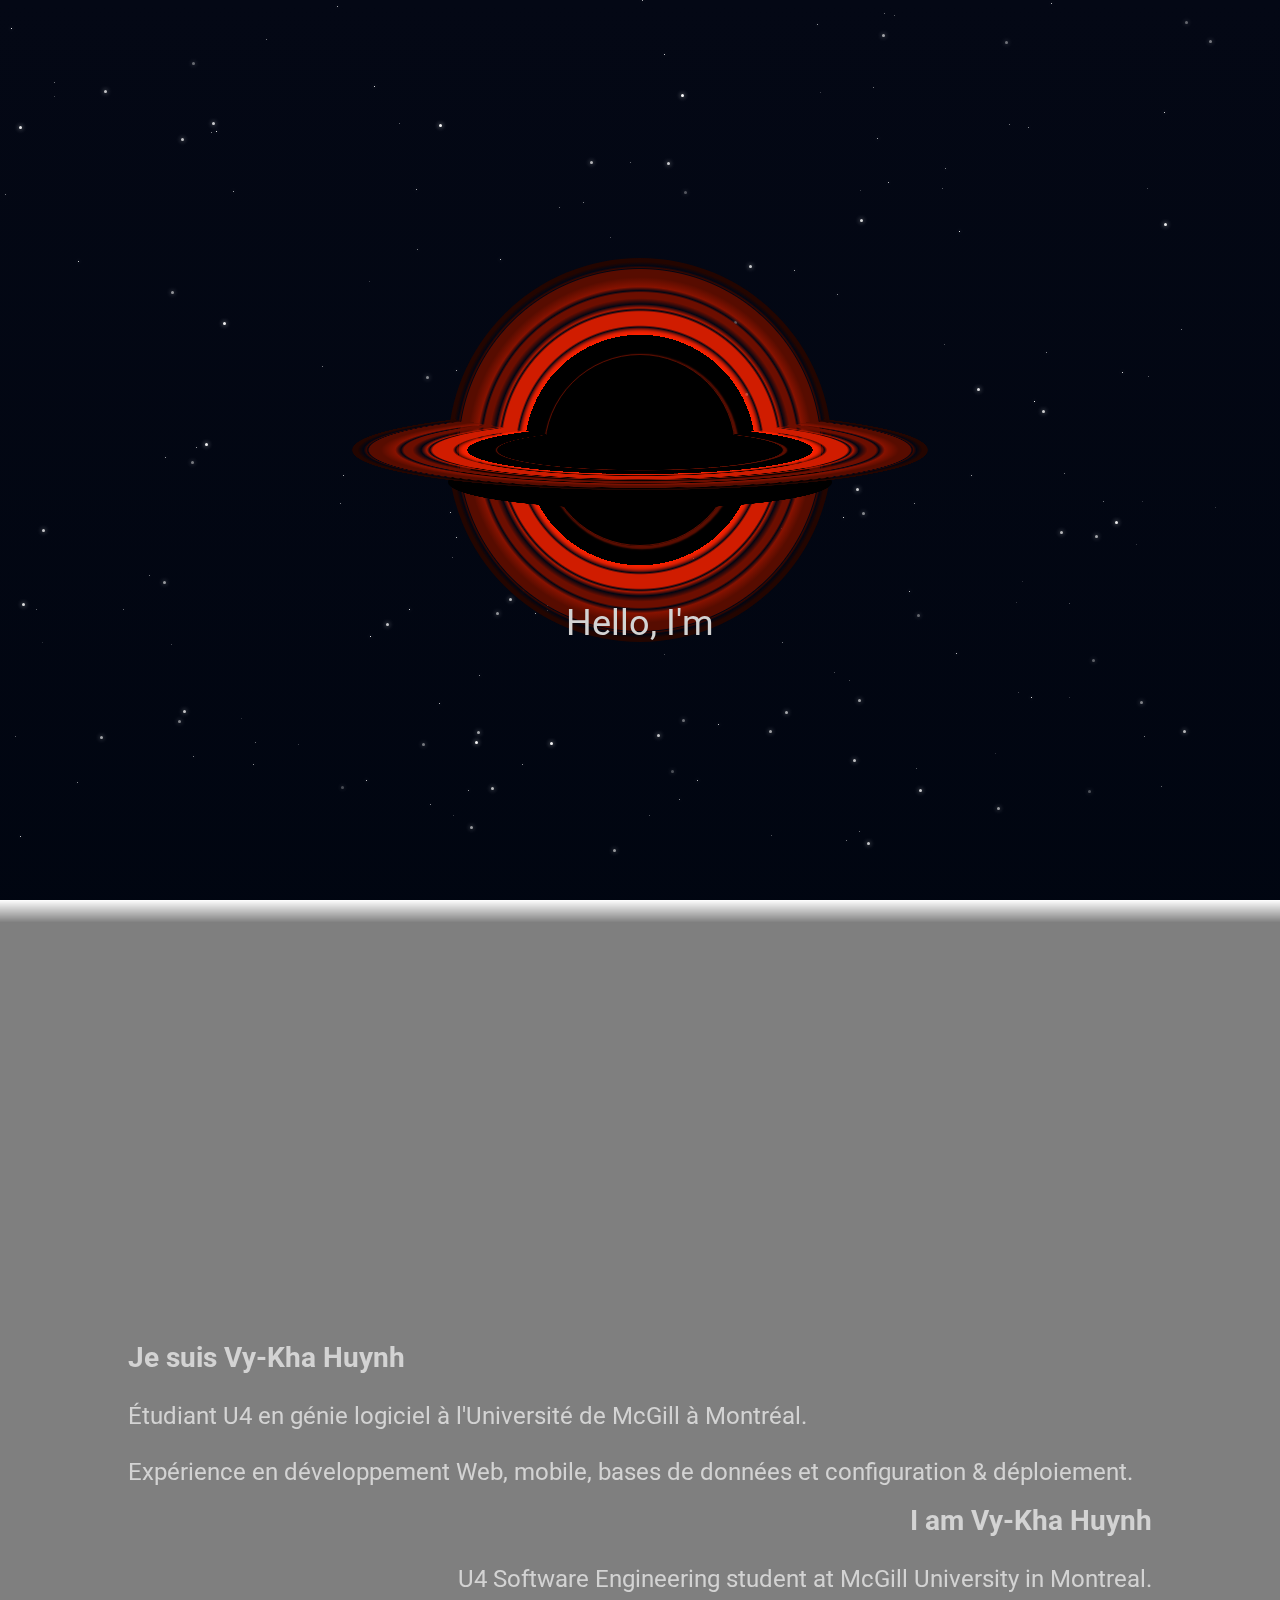
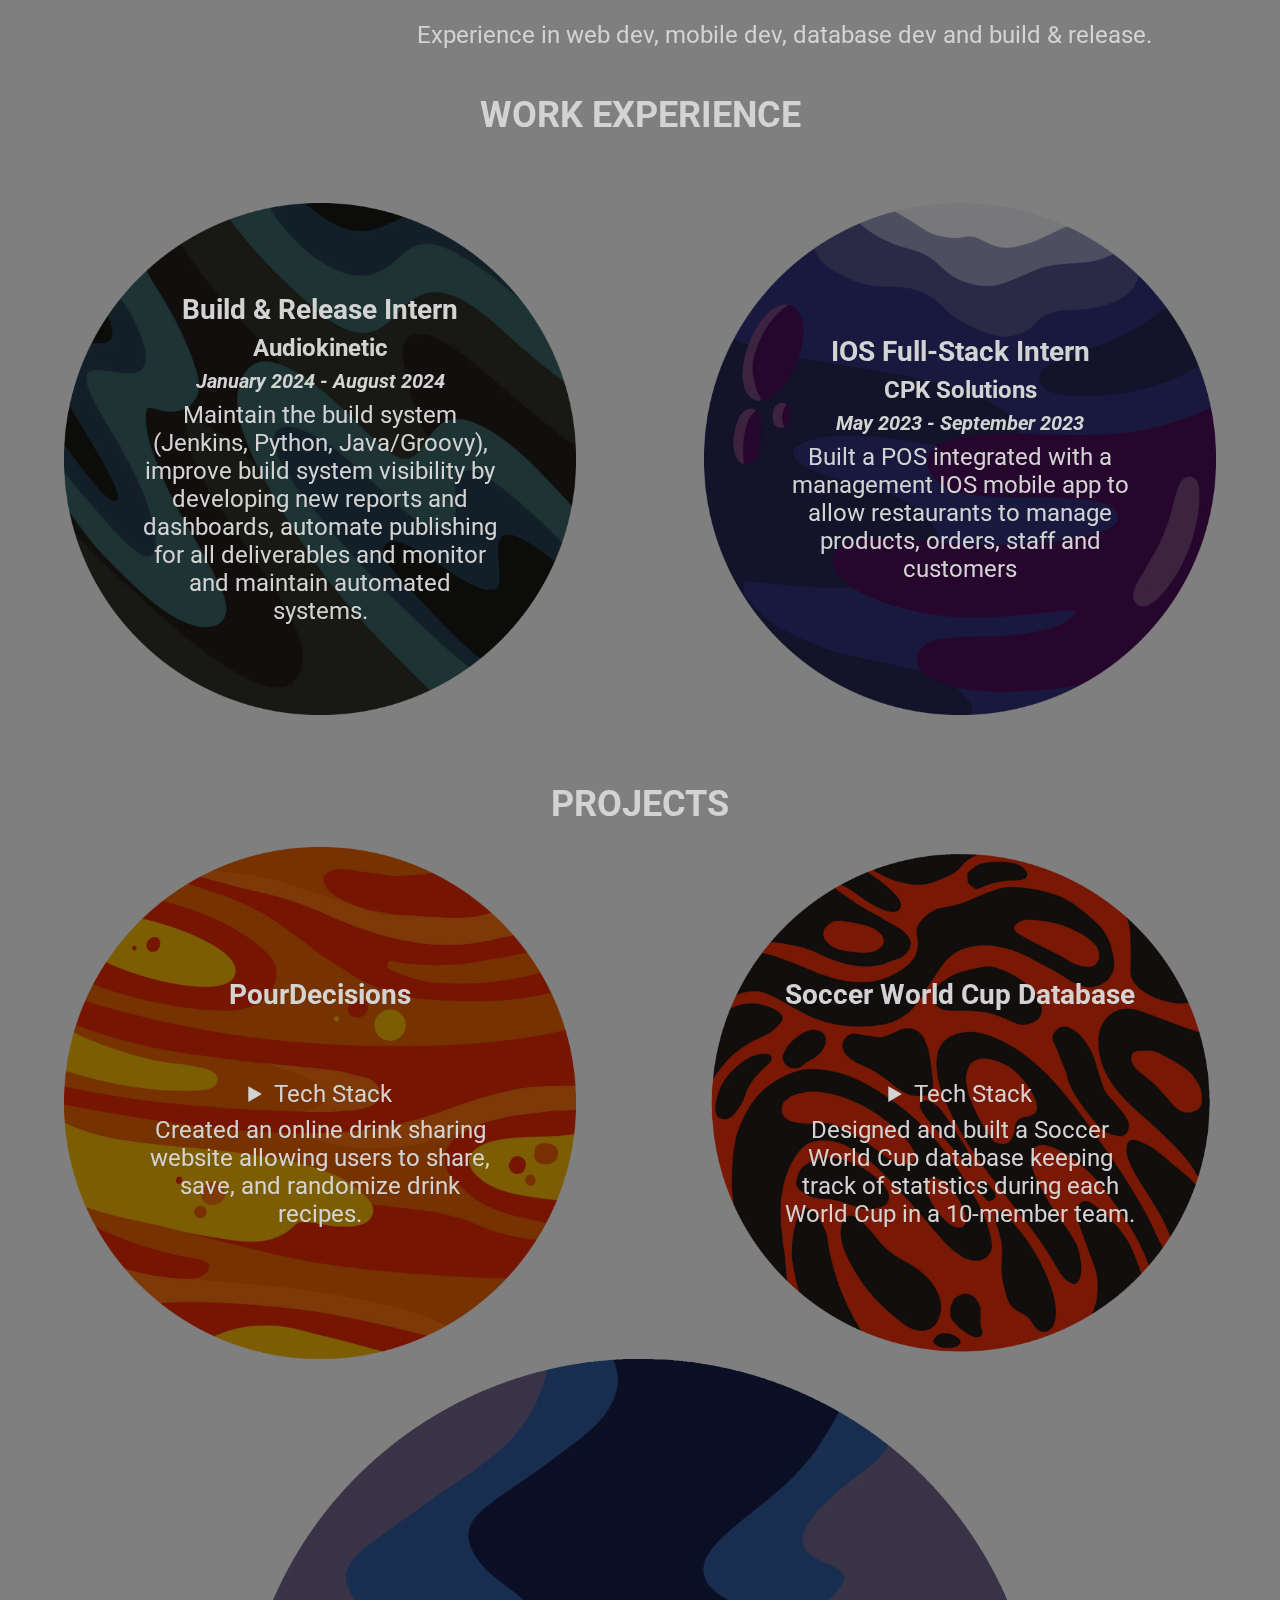
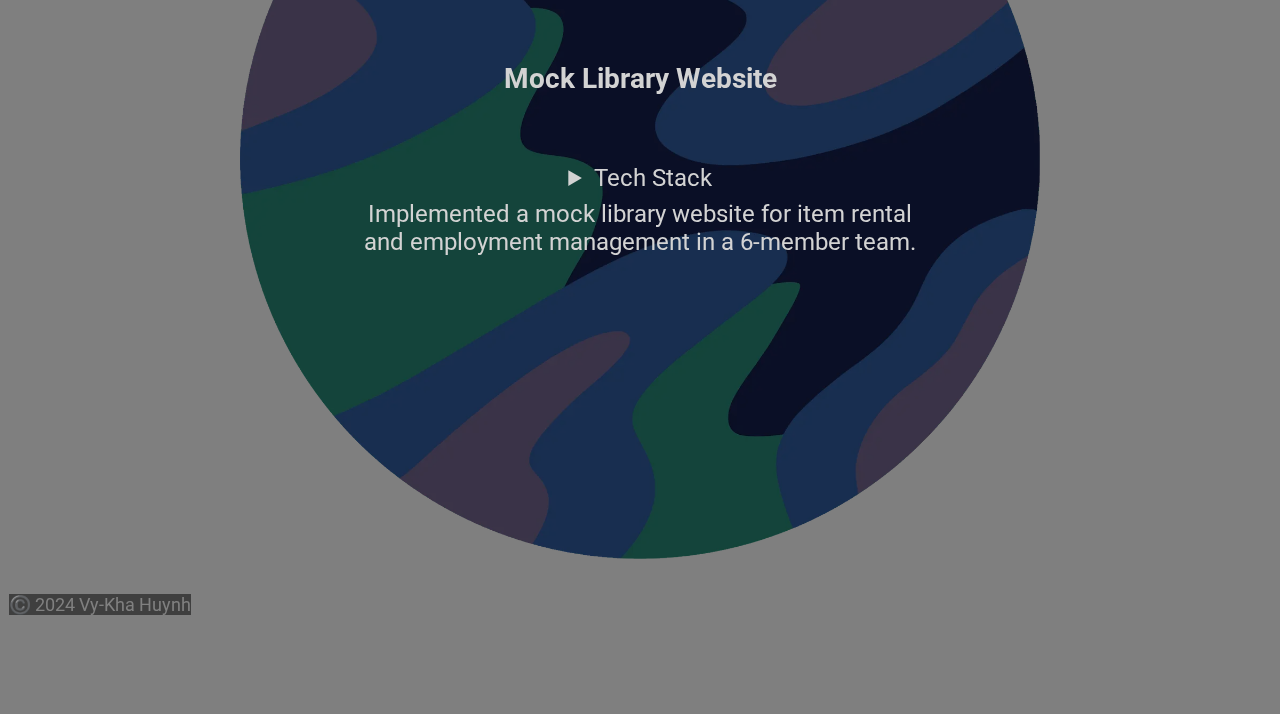
==== commit e8aed8ff: "Update folder structure part 2" ====
--- a/index.html
+++ b/index.html
@@ -73,8 +73,6 @@
         <p>
           Étudiant U4 en génie logiciel à l'Université de McGill à Montréal.
           
-          Stagiaire en configuration et déploiement à <a href="https://www.audiokinetic.com/en/">Audiokinetic</a>.
-          
           Expérience en développement Web, mobile, bases de données et configuration & déploiement.
         </p>
       </article>
@@ -84,8 +82,6 @@
         <p>
           U4 Software Engineering student at McGill University in Montreal.
           
-          Build and Release intern at <a href="https://www.audiokinetic.com/en/">Audiokinetic</a>.
-          
           Experience in web dev, mobile dev, database dev and build & release.
         </p>
       </article>
@@ -101,9 +97,9 @@
       <div id="current" class="planet">
         <img srcset="./assets/images/planet1.webp 1500w, ./assets/images/planet1_500w.webp 500w" sizes="(max-width: 990px) 100vw, 40vw" src="./assets/images/planet1.webp" alt="Blue, grey and black planet">
         <article class="underplanet">
-          <h3>Build/Release Intern</h3>
+          <h3>Build & Release Intern</h3>
           <h4>Audiokinetic</h4>
-          <h5 class="italic">January 2024 - Present</h5>
+          <h5 class="italic">January 2024 - August 2024</h5>
           <p>
             Maintain the build system (Jenkins, Python, Java/Groovy),
             improve build system visibility by developing new reports and dashboards,
@@ -194,7 +190,7 @@
     </div>
   </section>
 
-  <span id = "copyrights">©️ 2023 Vy-Kha Huynh</span>
+  <span id = "copyrights">©️ 2024 Vy-Kha Huynh</span>
 </main>
 
 <footer class="ontop">
--- a/assets/styles/style.css
+++ b/assets/styles/style.css
@@ -0,0 +1,783 @@
+@import url('https://fonts.googleapis.com/css2?family=Roboto:wght@100;700&display=swap');
+
+@font-face {
+  font-family: "andro";
+  src: url(../assets/font/andromeda-font/Andromeda-eR2n.ttf);
+  font-display: swap;
+}
+
+* {
+  box-sizing: border-box;
+  -webkit-box-sizing: border-box;
+  -moz-box-sizing: border-box;
+  margin: 0;
+  padding: 0;
+  color: #D3D3D3;
+  scroll-behavior: smooth;
+}
+
+body {
+  min-height: 100vh;
+  max-width: 100vw;
+
+  font-family: 'Roboto', sans-serif;
+
+  background: linear-gradient(#040815, #000510, #110415, #111111, #130101);
+	background-size: 500% 500%;
+
+  background-attachment: fixed;
+	
+          animation: gradient 20s ease infinite;
+  -webkit-animation: gradient 20s ease infinite;
+     -moz-animation: gradient 20s ease infinite;
+  
+  scrollbar-width: none;
+}
+
+@keyframes gradient {
+    0% {
+        background-position: 0% 50%;
+    }
+    50% {
+        background-position: 100% 50%;
+    }
+    100% {
+        background-position: 0% 50%;
+    }
+}
+
+html::-webkit-scrollbar, body::-webkit-scrollbar{
+  scrollbar-width: none;
+  display: none;
+}
+
+img{
+  display: block;
+}
+
+/* Background */
+/* Stars */
+.star{
+  position: absolute;
+  z-index: -1;
+  aspect-ratio: 1;
+
+  background: white;
+  border-radius: 50%;
+  box-shadow: 0px 0px 5px white;
+}
+
+@keyframes glow{
+  10%{
+            transform: scale(300%);
+    -webkit-transform: scale(300%);
+  }
+  20%{
+            transform: scale(100%);
+    -webkit-transform: scale(100%);
+  }
+}
+
+.star:nth-child(3n) {
+  width: 0.5px;
+}
+
+.star:nth-child(3n+1) {
+  width: 1px;
+}
+
+.star:nth-child(3n+2) {
+  width: 3px;
+}
+
+/* Blackhole */
+#background{
+  position: fixed;
+  height: 100vh;
+  width: 100vw;
+  z-index: -1;
+  top: 0;
+  left: 0;
+
+  display: flex;
+  place-items: center;
+  justify-content: center;
+}
+
+.blackhole{
+  aspect-ratio: 1;
+  border-radius: 50%;
+}
+
+#blackhole-container{
+  width: 100vw;
+  margin: 20px;
+  position: relative;
+
+  display: flex;
+  display: -webkit-flex;
+  place-items: center;
+  justify-content: center;
+}
+
+#event-horizon{
+  width: 60%;
+
+  position: absolute;
+
+  display: flex;
+  display: -webkit-flex;
+  justify-content: center;
+  place-items: center;
+  
+  background: radial-gradient(circle closest-side, black 60%, rgb(255, 34, 0) 60%, 63%, transparent 64%, rgb(208, 28, 0) 65% 72%, transparent 73%, rgb(170, 23, 0) 74%, transparent 76%, rgb(108, 14, 0) 79% 82%, transparent 83%, rgb(135, 18, 0) 85%, rgb(87, 12, 0) 90% 94%, transparent 94.5%, rgb(56, 7, 0) 95%, transparent 96%, rgb(35, 5, 0) 98%);
+}
+
+#event-horizon::before{
+  content: '';
+  width: 100%;
+  height: 100%;
+  border-radius: 50%;
+  position: absolute;
+  transform: rotateX(82deg) translateY(60%);
+  background: black;
+}
+
+.photon-ring{
+  height: 50%;
+  border: solid 0.1rem rgba(186, 28, 0, 0.5);
+  box-shadow: 0.1rem 0.1rem 0.1rem 0.1rem rgba(186, 28, 0, 0.5);
+  
+          animation: rotate 1s linear infinite;
+  -webkit-animation: rotate 1s linear infinite;
+     -moz-animation: rotate 1s linear infinite;
+}
+
+@keyframes rotate{
+  0%{
+    box-shadow: 0.1rem 0.1rem 0.1rem 0.1rem rgba(186, 28, 0, 0.5);
+  }
+  24%{
+    box-shadow: 0rem 0.1rem 0.1rem 0.1rem rgba(186, 28, 0, 0.5);
+  }
+  49%{
+    box-shadow: 0rem 0rem 0.1rem 0.1rem rgba(186, 28, 0, 0.5);
+  }
+  74%{
+    box-shadow: 0.1rem 0rem 0.1rem 0.1rem rgba(186, 28, 0, 0.5);
+  }
+  99%, 100%{
+    box-shadow: 0.1rem 0.1rem 0.1rem 0.1rem rgba(186, 28, 0, 0.5);
+  }
+}
+
+.stripe{
+  height: 100%;
+  position: absolute;
+
+  opacity: 0;
+
+  background: radial-gradient(circle closest-side, transparent 95%, red 98%, transparent);
+
+          animation: pulsate 10s linear infinite;
+  -webkit-animation: pulsate 10s linear infinite;
+     -moz-animation: pulsate 10s linear infinite;
+  z-index: -1;
+}
+
+@keyframes pulsate {
+  0% {
+    transform: scale(0.62);
+    -webkit-transform: scale(0.62);
+  }
+  2.5% {
+    transform: scale(0.62);
+    -webkit-transform: scale(0.62);
+    opacity: 0.75;
+  } 
+  92.5% {
+    transform: scale(0.9);
+    -webkit-transform: scale(0.9);
+    opacity: 0.75;
+  }
+  100% {
+    transform: scale(0.9);
+    -webkit-transform: scale(0.9);
+  }
+}
+
+#accretion-disc{
+  width: 90%;
+  position: relative;
+  display: flex;
+  display: -webkit-flex;
+  justify-content: center;
+  place-items: center;
+  
+  background: radial-gradient(circle closest-side, black 60%, rgb(255, 34, 0) 60%, 63%, transparent 64%, rgb(208, 28, 0) 65% 72%, transparent 73%, rgb(170, 23, 0) 74%, transparent 76%, rgb(108, 14, 0) 79% 82%, transparent 83%, rgb(135, 18, 0) 85%, rgb(87, 12, 0) 90% 94%, transparent 94.5%, rgb(56, 7, 0) 95%, transparent 96%, rgb(35, 5, 0) 98%);
+
+  transform: rotateX(82deg);
+
+  mask: conic-gradient(from 45deg, black, transparent);
+  -webkit-mask: conic-gradient(transparent 40deg, black 40deg 320deg, transparent 320deg);
+}
+
+/* Header */
+header{
+  height: 10vh;
+  width: 100vw;
+  
+  position: fixed;
+  top: 0;
+  left: 0;
+  background-color: rgba(17, 17, 17, 1);
+
+  transition: all 0.25s ease-in-out;
+  -webkit-transition: all 0.25s ease-in-out;
+  -moz-transition: all 0.25s ease-in-out;
+}
+
+nav{
+  margin: auto;
+  position: absolute;
+  top: 8px;
+  left: 0;
+
+  height: calc(100% - 8px);
+  width: 100%;
+}
+
+
+ul{
+  height: 100%;
+  width: 100%;
+
+  display: inline-flex;
+  display: -webkit-inline-flex;
+  align-items: center;
+  justify-content: space-around;
+
+  list-style: none;
+}
+
+li{
+  margin: 0 1.5%;
+}
+
+nav > ul > li > a{
+  text-decoration: none;
+  color: #D3D3D3;
+  border-radius: 5rem;
+  padding: 0.3rem 0.7rem;
+  font-size: 0.8em;
+  border: 1px white solid;
+  background: linear-gradient(to right, rgba(21, 14, 44, 1), rgba(48, 0, 48, 1), rgba(67, 0, 0, 1));
+}
+
+nav > ul > li > a:hover, nav > ul > li > a.active{
+  background: #FFFFFF;
+  color: #444444;
+}
+
+nav > ul > li:first-child > h1{
+  background: linear-gradient(to right, rgba(51, 26, 136, 1),rgb(167, 64, 167), rgba(154, 0, 0, 1));
+  background-clip: text;
+  -webkit-background-clip: text;
+  -webkit-text-fill-color: transparent;
+  text-align: center;
+  font-size: 1.2em;
+}
+
+.progressBar {
+  position: fixed;
+  top: 0;
+  left: 0;
+  height: 8px;
+  background: linear-gradient(to right, rgba(154, 0, 0, 1), rgb(170, 0, 170), rgb(44, 0, 189));
+  width: 0%;
+  transition: all 0.2s linear;
+  -webkit-transition: all 0.2s linear;
+  -moz-transition: all 0.2s linear;
+
+  border-radius: 0 0.5rem 0.5rem 0;
+}
+
+#rocket{
+  position: absolute;
+  top: 50%;
+  right: 0;
+
+  height: 8px;
+
+  transform: translateX(10px) translateY(-50%);
+
+  display: block;
+}
+
+/* Main */
+main{
+  position: relative;
+  width: 100vw;
+  min-height: 100vh;
+  text-align: center;
+}
+
+main > section{
+  width: 100%;
+  position: relative;
+  padding: 2.5vh 0;
+}
+
+main > :not(section:first-child){
+  background-color: rgba(0, 0, 0, 0.5);  
+}
+
+main > section:last-of-type{
+  padding-bottom: calc(10vh + 1.75em);
+}
+
+main > section:first-of-type{
+  padding-top: 10vh;
+}
+
+.anchor{
+  position: absolute;
+  top: -14vh;
+  left: 0;
+  width: 100%;
+}
+
+/* Home */
+#home{
+  position: relative;
+  height: 100vh; 
+  width: 100%; 
+  display: flex;
+  display: -webkit-flex;
+  place-items: end; 
+  justify-content: center;
+}
+
+#intro {
+  position: relative;
+  display: flex; 
+  display: -webkit-flex;
+  align-items: center; 
+  justify-content: center; 
+  flex-direction: column;
+  margin-bottom: 5em;
+  font-weight: normal;
+}
+
+#switch{
+  display: flex; 
+  display: -webkit-flex;
+  align-items: center; 
+  justify-content: center; 
+  flex-direction: column;
+  height: 1.5em;
+}
+
+#switch > span{
+  display: block;
+  white-space: pre;
+  position: absolute;
+  opacity: 0;
+  transform: translateY(50%);
+  animation: fade 50s ease-in infinite;
+  -webkit-animation: fade 50s ease-in infinite;
+  -moz-animation: fade 50s ease-in infinite;
+}
+
+#switch .letter{
+  display: inline-block;
+}
+
+#switch .letter:nth-child(2n){
+  animation: suckfast 50s ease-in infinite;
+  -webkit-animation: suckfast 50s ease-in infinite;
+  -moz-animation: suckfast 50s ease-in infinite;
+}
+
+#switch .letter:nth-child(2n-1){
+  animation: suckslow 50s ease-in infinite;
+  -webkit-animation: suckslow 50s ease-in infinite;
+  -moz-animation: suckslow 50s ease-in infinite;
+}
+
+@keyframes fade {
+  2%, 100%{
+    opacity: 1;
+    transform: translateY(0%);
+  }
+}
+
+@keyframes suckfast {
+  0%, 14%{
+    transform: translateY(0) rotateZ(0deg);
+    -webkit-transform: translateY(0) rotateZ(0deg);
+    opacity: 1;
+  }
+  20%, 100%{
+    transform: translateY(-400%) rotateZ(360deg);
+    -webkit-transform: translateY(-400%) rotateZ(360deg);
+    opacity: 0;
+  }
+}
+
+@keyframes suckslow {
+  0%, 15%{
+    transform: translateY(0) rotateZ(0deg);
+    -webkit-transform: translateY(0) rotateZ(0deg);
+    opacity: 1;
+  }
+  21%, 100%{
+    transform: translateY(-400%) rotateZ(-360deg);
+    -webkit-transform: translateY(-400%) rotateZ(-360deg);
+    opacity: 0;
+  }
+}
+
+/* About */
+#about{
+  mask: linear-gradient(to bottom, transparent, black 2.5vh);
+  -webkit-mask: linear-gradient(to bottom, transparent, black 2.5vh);
+}
+
+#avatar{
+  margin: auto;
+  border-radius: 50%;
+  width: 40%;
+  aspect-ratio: 1;
+  max-width: 400px;
+
+  background: url(../assets/images/avatar.webp);
+  background-position: center;
+  background-repeat: no-repeat;
+  background-size: contain;
+
+  transition: all 0.1s ease-in-out;
+  -webkit-transition: all 0.1s ease-in-out;
+  -moz-transition: all 0.1s ease-in-out;
+}
+
+#avatar:hover{
+  background: url(../assets/images/avatar2.webp);
+  background-position: center;
+  background-repeat: no-repeat;
+  background-size: contain;
+}
+
+#summary{
+  margin: 0 10vw;
+}
+
+#summary > * > p{
+  white-space: pre-line;
+}
+
+#summary > article{
+  margin-top: 2vh;
+}
+
+#eng{
+  text-align: end;
+}
+
+#fr{
+  text-align: start;
+}
+
+/* Work + Project Gallery */
+#work-gallery, #project-gallery{
+  display: flex;
+  flex-direction: row;
+
+  overflow-x: scroll;
+  
+  scroll-snap-type: x mandatory;
+  
+  padding-top: 7.5vh;
+  padding-bottom: 2.5vh;
+  
+  min-width: 100vw;
+}
+
+#project-gallery{
+  padding-top: 2.5vh;
+  padding-bottom: 2.5vh;
+}
+
+.planet{
+  position: relative;
+
+  max-width: 800px;
+  
+  flex: 0 0 90vw;
+  margin: 0 5vw;
+  
+  display: flex;
+  place-items: center;
+  justify-content: center;
+  
+  scroll-snap-align: center;
+  
+  transition: all 0.5s ease-in-out;
+  -webkit-transition: all 0.5s ease-in-out;
+  -moz-transition: all 0.5s ease-in-out;
+}
+
+.planet > img{
+  width: 100%;
+  filter: brightness(0.5);
+}
+
+#current::before{
+  content: '';
+  background-image: url(../assets/images/astronaut.webp);
+  background-size: contain;
+  background-repeat: no-repeat;
+  height: 10vh;
+  aspect-ratio: 1;
+  position: absolute;
+  top: -10vh;
+  left: 50%;
+  translate: -50% 30%;
+  z-index: 1;
+}
+
+.underplanet{
+  position: absolute;
+  width: 100%;
+  height: 100%;
+  
+  border-radius: 50%;
+
+  padding: 15%;
+
+  display: flex;
+  display: -webkit-flex;
+  align-items: center;
+  justify-content: center;
+  flex-direction: column;
+
+  gap: 0.5rem;
+}
+
+.italic{
+  font-style: italic;
+}
+
+details{
+  max-width: 100%;
+  padding: 5px;
+}
+
+details summary {
+  cursor: pointer;
+  margin-bottom: -5px; /* for more prominent move */
+  transition: margin 0.25s ease-out;
+  -webkit-transition: margin 0.25s ease-out;
+  -moz-transition: margin 0.25s ease-out;
+}
+
+details[open] summary {
+  margin-bottom: 5px;
+}
+
+.tech-stack{
+  display: flex;
+  place-items: center;
+  justify-content: center;
+  max-width: 100%;
+  flex-wrap: wrap;
+}
+
+.tech-stack > img{
+  opacity: 0;
+  max-height: 2.5em;
+  max-width: 2.5em;
+  transition: all 0.5s ease-in-out;
+  -webkit-transition: all 0.5s ease-in-out;
+  -moz-transition: all 0.5s ease-in-out;
+}
+
+details[open] > .tech-stack > img{
+  opacity: 1;
+}
+
+@keyframes travel{
+  0%{
+    transform: translateY(2%);
+  }
+  100%{
+    transform: translateY(-2%);
+  }
+}
+
+.gh-link{
+  margin: auto;
+  display: block;
+  max-width: 2em;
+  max-height: 2em;
+  aspect-ratio: 1;
+  border-radius: 50%;
+  position: relative;
+}
+
+.gh-link::before{
+  position: absolute;
+  content: '';
+  top: 0;
+  left: 0;
+  width: 100%;
+  height: 100%;
+  background-image: url(../assets/images/github-logo.webp);
+  background-repeat: no-repeat;
+  background-size: contain;
+          filter: invert(1);
+  -webkit-filter: invert(1);
+}
+
+#copyrights{
+  color: grey;
+  position: absolute;
+  bottom: 10vh;
+  left: 0;
+  font-size: 0.75em;
+  margin: 0.5em;
+}
+
+/* Footer */
+footer{
+  position: fixed;
+  
+  bottom: 0;
+  left: 0;
+  width: 100vw;
+  height: 10vh;
+}
+
+#socials{
+  margin: auto;
+
+  position: relative;
+
+  width: 100%;
+  height: 100%;
+  
+  border: 1px white solid;
+
+  background: linear-gradient(to right, rgba(21, 14, 44, 1), rgba(48, 0, 48, 1), rgba(67, 0, 0, 1));
+
+  display: flex;
+  display: -webkit-flex;
+  justify-content: space-around;
+  place-items: center;
+
+  transition: all 0.5s ease;
+  -webkit-transition: all 0.5s ease;
+  -moz-transition: all 0.5s ease;
+  
+  border-radius: 5rem;
+  padding: 0.75em;
+}
+
+#socials > a {
+  height: 100%;
+  display: block;
+  aspect-ratio: 1;
+}
+
+#socials > a > img:hover{
+  filter: invert(0);
+  -webkit-filter: invert(0);
+}
+
+ #socials > a > img{
+  height: 100%;
+  filter: invert(1);
+  -webkit-filter: invert(1);
+}
+
+.minimized{
+  opacity: 0;
+  pointer-events: none;
+}
+
+#socials.minimized{
+  transform-origin: bottom;
+  transform: scale(75%);  
+  -webkit-transform-origin: bottom;
+  -webkit-transform: scale(75%);
+  -moz-transform-origin: bottom;
+  -moz-transform: scale(75%);
+}
+
+.ontop{
+  z-index: 100;
+}
+
+/* Media queries */
+@media only screen and (max-width: 360px){
+  body{
+    font-size: 0.7rem;
+  }
+}
+
+@media only screen and (min-width: 540px){
+  body{
+    font-size: 1.2rem;
+  }
+  #blackhole-container{
+    width: 50vw;
+  }
+}
+
+@media only screen and (min-width: 770px){
+  body{
+    font-size: 1.5rem;
+  }
+  #socials{
+    width: 50%;
+  }
+  
+  ul{  
+    justify-content: center;
+  }
+
+  nav > ul > li:first-child{
+    margin-right: auto;
+  }
+}
+
+@media only screen and (min-width: 1280px){
+  #work-gallery, #project-gallery{
+    justify-content: space-around;
+    flex-wrap: wrap;
+    overflow: visible;
+  }
+  
+  .planet:hover{
+    scale: 110%;
+  }
+  
+  #work-gallery > div:nth-child(odd), #project-gallery > div:nth-child(even){
+    animation-delay: -2s;
+    -webkit-animation-delay: -2s;
+    -moz-animation-delay: -2s;
+  }
+
+  .planet{    
+    flex: 1 1 0;
+    min-width: 500px;
+    animation: travel 2s ease-in-out infinite alternate-reverse;
+    -webkit-animation: travel 2s ease-in-out infinite alternate-reverse;
+    -moz-animation: travel 2s ease-in-out infinite alternate-reverse;
+  }
+  
+  #socials{
+    width: 40%;
+    padding: 0.5em;
+  }
+}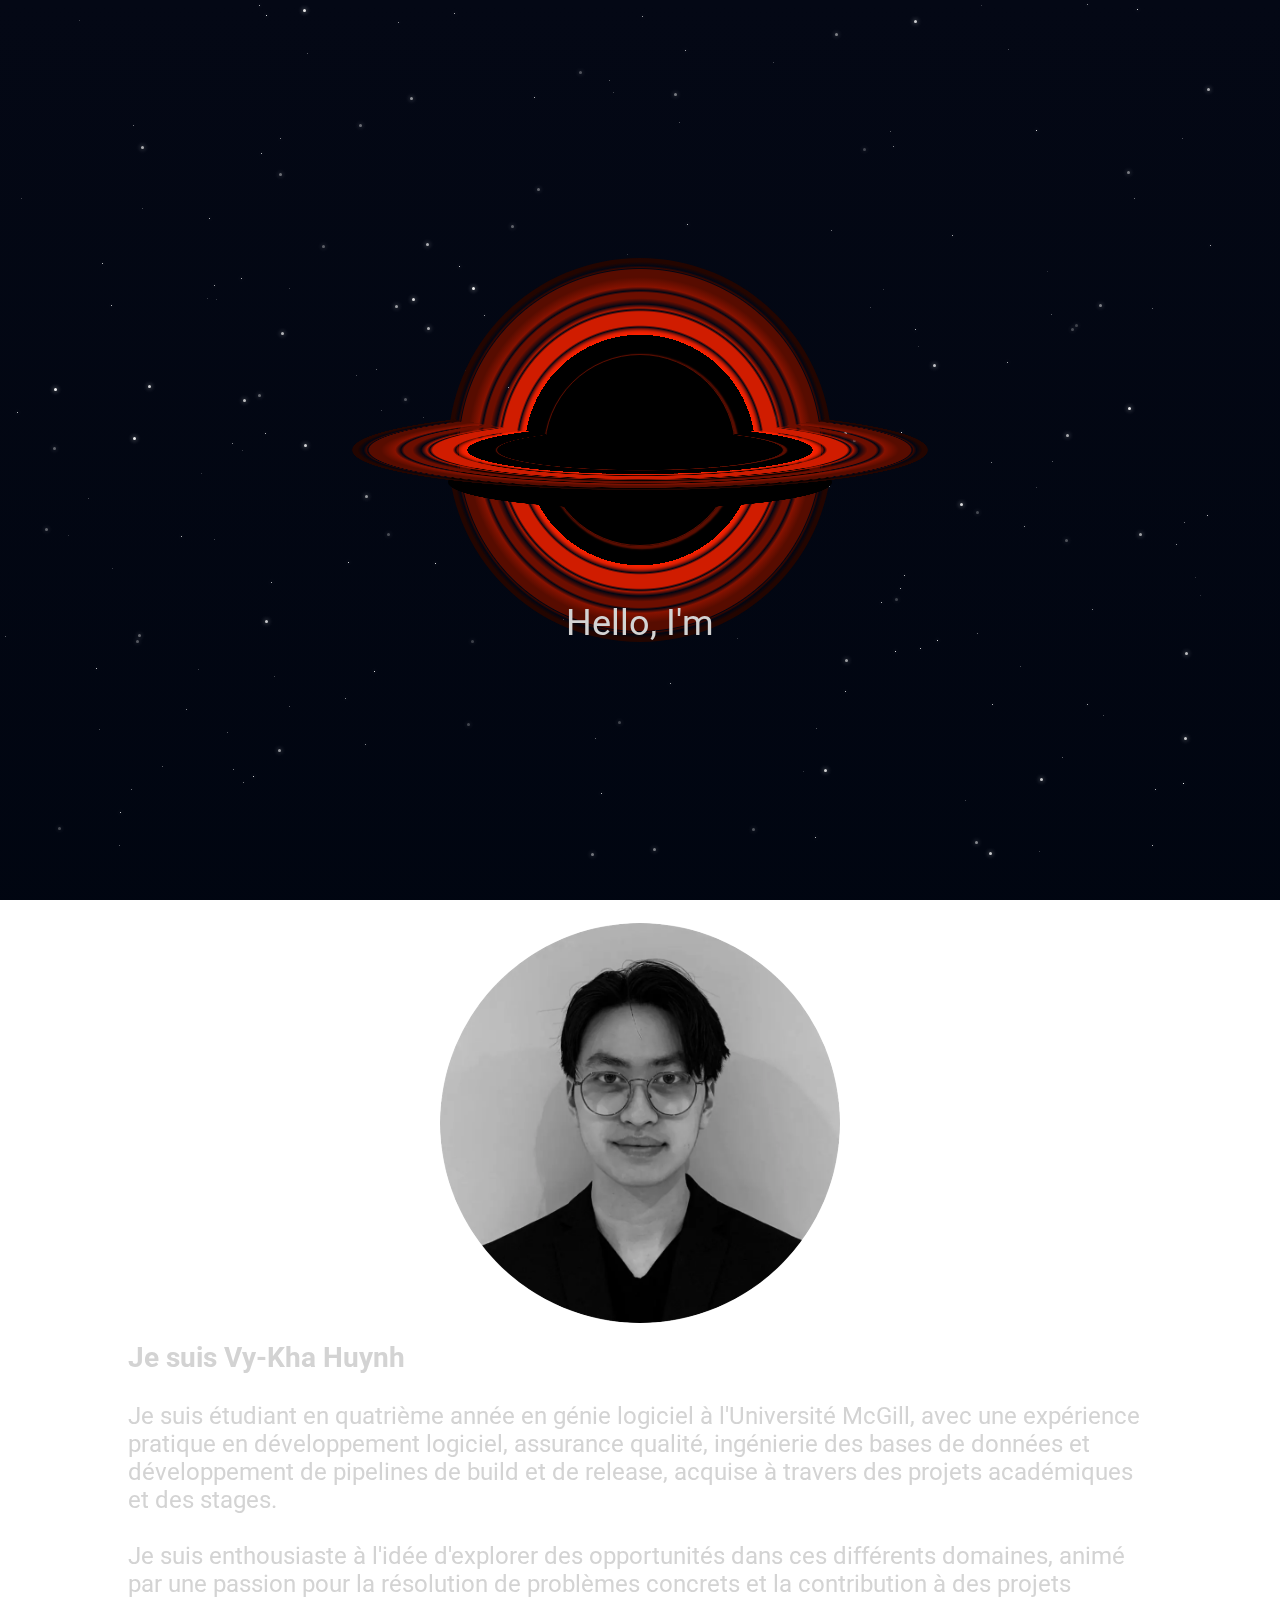
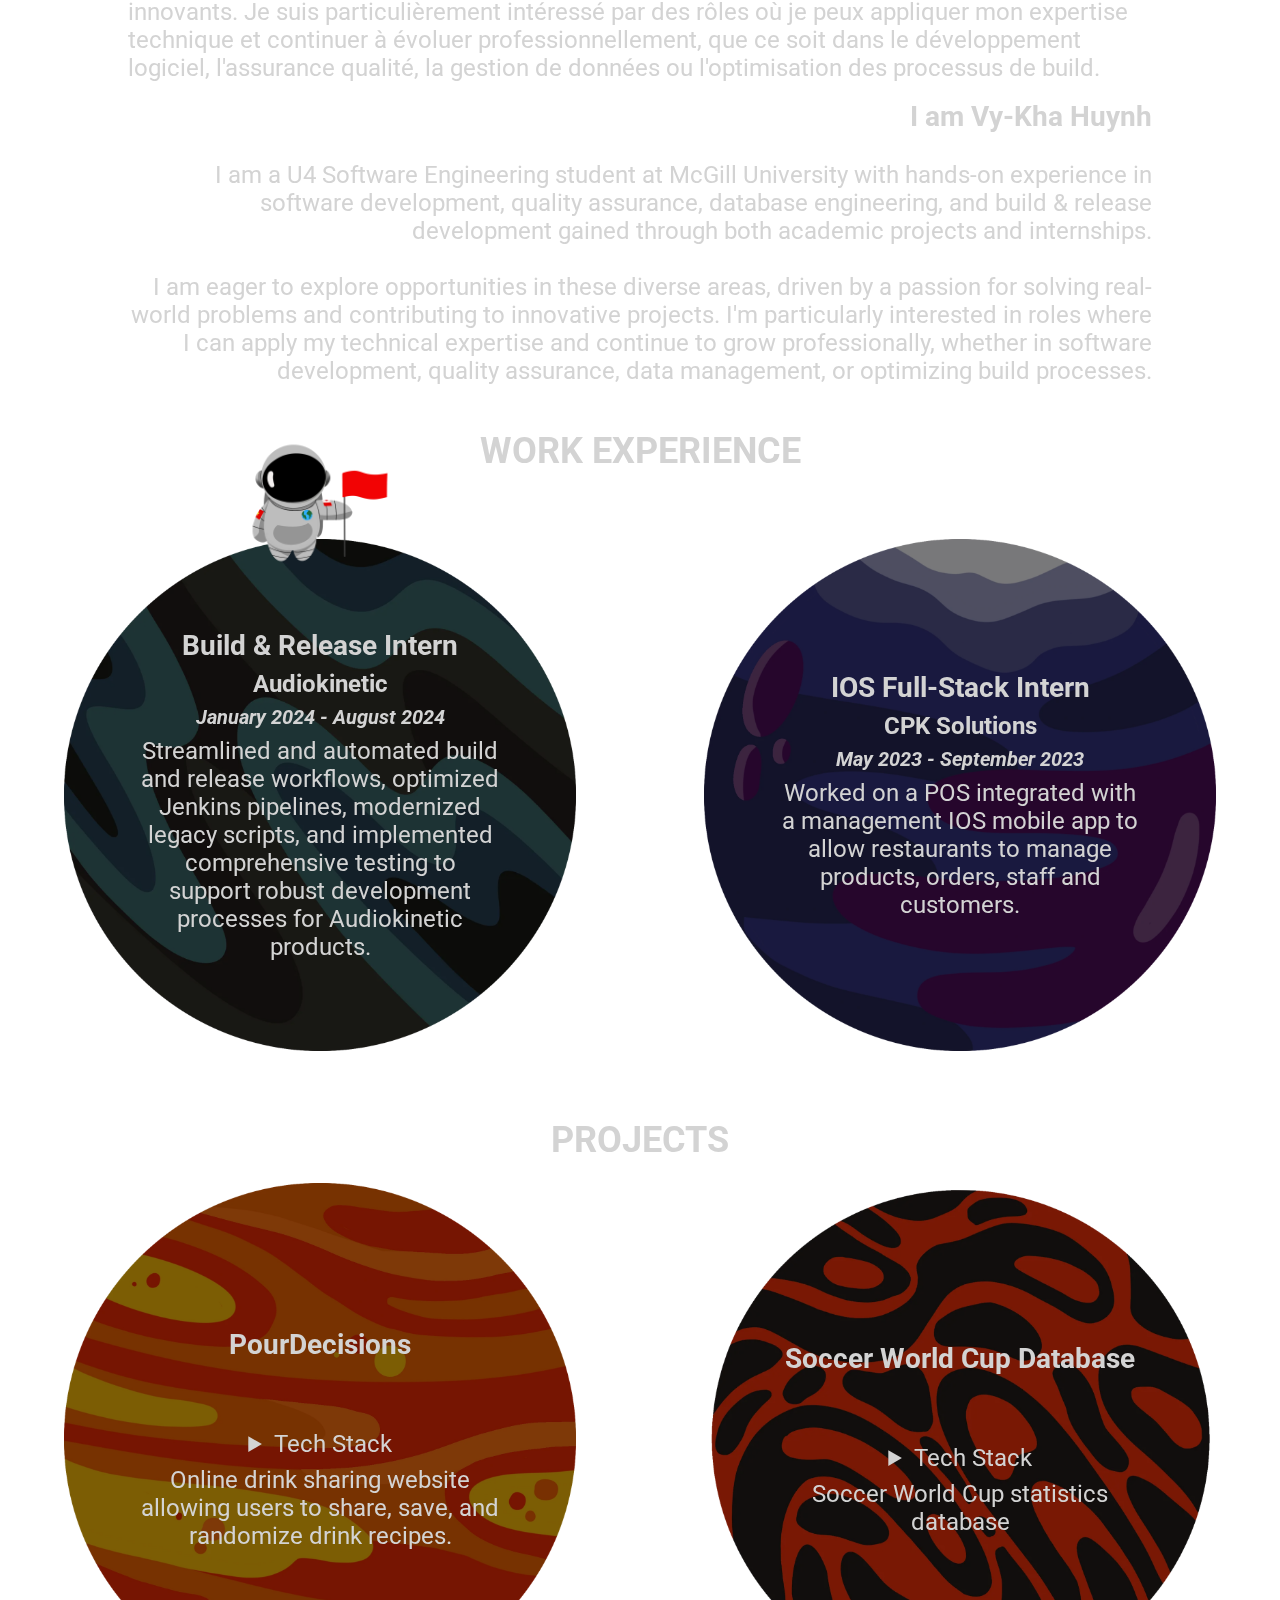
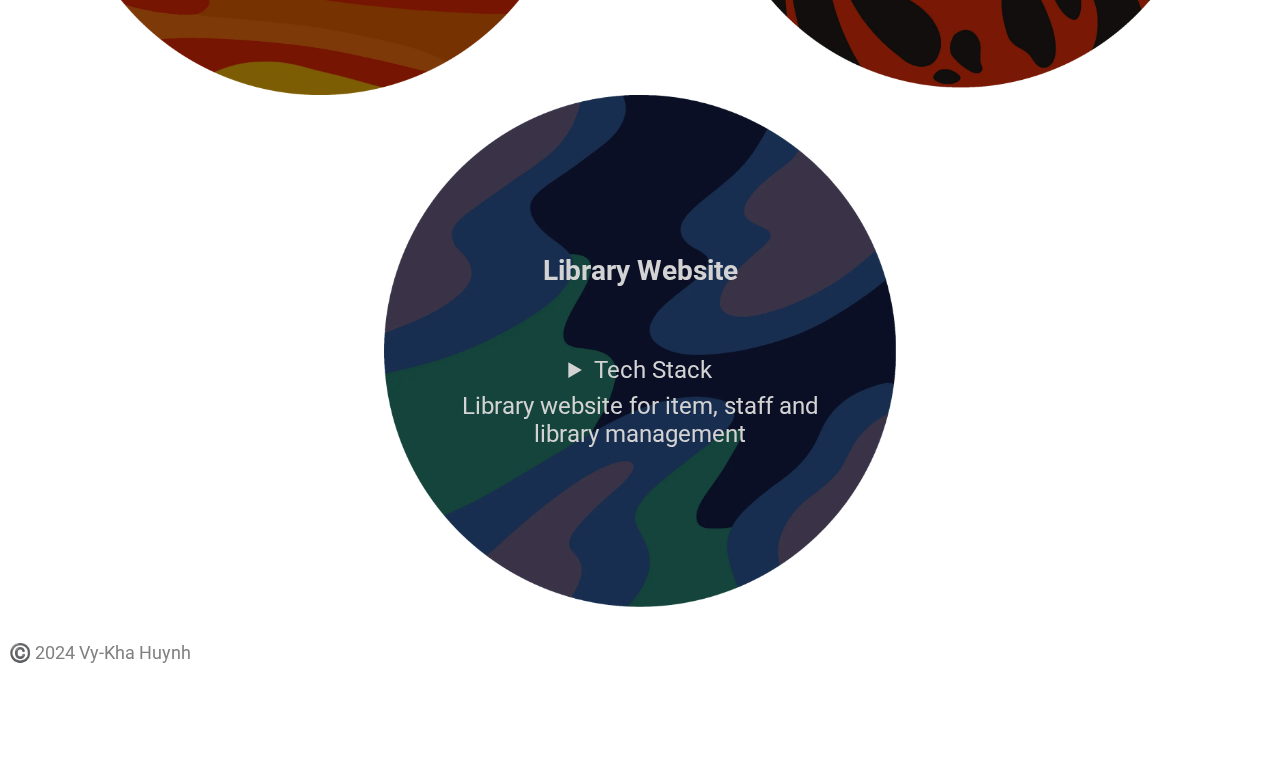
==== commit 0ca524eb: "Updated content, refactored style sheet, added update legal year script" ====
--- a/index.html
+++ b/index.html
@@ -67,22 +67,20 @@
     
     <div id="summary">
 
-      <article id="fr">
-        <!-- <h1>Je suis<br>Vy-Kha<br>Huynh</h1> -->
+      <article>
         <h3>Je suis Vy-Kha Huynh</h3>
         <p>
-          Étudiant U4 en génie logiciel à l'Université de McGill à Montréal.
-          
-          Expérience en développement Web, mobile, bases de données et configuration & déploiement.
+          Je suis étudiant en quatrième année en génie logiciel à l'Université McGill, avec une expérience pratique en développement logiciel, assurance qualité, ingénierie des bases de données et développement de pipelines de build et de release, acquise à travers des projets académiques et des stages.
+
+          Je suis enthousiaste à l'idée d'explorer des opportunités dans ces différents domaines, animé par une passion pour la résolution de problèmes concrets et la contribution à des projets innovants. Je suis particulièrement intéressé par des rôles où je peux appliquer mon expertise technique et continuer à évoluer professionnellement, que ce soit dans le développement logiciel, l'assurance qualité, la gestion de données ou l'optimisation des processus de build.
         </p>
       </article>
-      <article id="eng">
-        <!-- <h1>I am<br>Vy-Kha<br>Huynh</h1> -->
+      <article>
         <h3>I am Vy-Kha Huynh</h3>
         <p>
-          U4 Software Engineering student at McGill University in Montreal.
-          
-          Experience in web dev, mobile dev, database dev and build & release.
+          I am a U4 Software Engineering student at McGill University with hands-on experience in software development, quality assurance, database engineering, and build & release development gained through both academic projects and internships.
+
+          I am eager to explore opportunities in these diverse areas, driven by a passion for solving real-world problems and contributing to innovative projects. I'm particularly interested in roles where I can apply my technical expertise and continue to grow professionally, whether in software development, quality assurance, data management, or optimizing build processes.
         </p>
       </article>
       
@@ -101,10 +99,7 @@
           <h4>Audiokinetic</h4>
           <h5 class="italic">January 2024 - August 2024</h5>
           <p>
-            Maintain the build system (Jenkins, Python, Java/Groovy),
-            improve build system visibility by developing new reports and dashboards,
-            automate publishing for all deliverables and
-            monitor and maintain automated systems.
+            Streamlined and automated build and release workflows, optimized Jenkins pipelines, modernized legacy scripts, and implemented comprehensive testing to support robust development processes for Audiokinetic products.
           </p>
         </article>
       </div>
@@ -116,7 +111,7 @@
           <h4>CPK Solutions</h4>
           <h5  class="italic">May 2023 - September 2023</h5>
           <p>
-            Built a POS integrated with a management IOS mobile app to allow restaurants to manage products, orders, staff and customers
+            Worked on a POS integrated with a management IOS mobile app to allow restaurants to manage products, orders, staff and customers.
           </p>
         </article>
       </div>
@@ -142,7 +137,7 @@
               <img src="./assets/images/java-thumbnail.webp" alt="">
             </div>
           </details>
-          <p>Created an online drink sharing website allowing users to share, save, and randomize drink recipes.</p>
+          <p>Online drink sharing website allowing users to share, save, and randomize drink recipes.</p>
         </article>
       </div>
         
@@ -162,14 +157,14 @@
               <img src="./assets/images/mongodb-thumbnail.webp" alt="">
             </div>
           </details>
-          <p>Designed and built a Soccer World Cup database keeping track of statistics during each World Cup in a 10-member team.</p>
+          <p>Soccer World Cup statistics database</p>
         </article>
       </div>
 
       <div class="planet">
         <img srcset="./assets/images/planet6.webp 1500w, ./assets/images/planet6_500w.webp 500w" sizes="(max-width: 990px) 100vw, 40vw" src="./assets/images/planet6.webp" alt="Blue, purple and grey planet">
         <article class="underplanet">
-          <h3>Mock Library Website
+          <h3>Library Website
             <a href="https://github.com/McGill-ECSE321-Fall2021/project-group-02" target="_blank" class="gh-link"></a>
           </h3>
           <details>
@@ -184,7 +179,7 @@
               <img src="./assets/images/postgresql-thumbnail.webp" alt="">
              </div>
           </details>
-          <p>Implemented a mock library website for item rental and employment management in a 6-member team.</p>
+          <p>Library website for item, staff and library management</p>
         </article>
       </div>
     </div>
--- a/assets/styles/style.css
+++ b/assets/styles/style.css
@@ -320,16 +320,16 @@
   width: 100vw;
   min-height: 100vh;
   text-align: center;
+  
+  transition: background-color 0.25s ease-in-out;
+  -webkit-transition: background-color 0.25s ease-in-out;
+  -moz-transition: background-color 0.25s ease-in-out;
 }
 
 main > section{
   width: 100%;
   position: relative;
   padding: 2.5vh 0;
-}
-
-main > :not(section:first-child){
-  background-color: rgba(0, 0, 0, 0.5);  
 }
 
 main > section:last-of-type{
@@ -438,12 +438,6 @@
   }
 }
 
-/* About */
-#about{
-  mask: linear-gradient(to bottom, transparent, black 2.5vh);
-  -webkit-mask: linear-gradient(to bottom, transparent, black 2.5vh);
-}
-
 #avatar{
   margin: auto;
   border-radius: 50%;
@@ -451,18 +445,18 @@
   aspect-ratio: 1;
   max-width: 400px;
 
-  background: url(../assets/images/avatar.webp);
+  background: url(../images/avatar.webp);
   background-position: center;
   background-repeat: no-repeat;
   background-size: contain;
-
+  
   transition: all 0.1s ease-in-out;
   -webkit-transition: all 0.1s ease-in-out;
   -moz-transition: all 0.1s ease-in-out;
 }
 
 #avatar:hover{
-  background: url(../assets/images/avatar2.webp);
+  background: url(../images/avatar2.webp);
   background-position: center;
   background-repeat: no-repeat;
   background-size: contain;
@@ -480,12 +474,12 @@
   margin-top: 2vh;
 }
 
-#eng{
+#summary > article:first-child{
+  text-align: start;
+}
+
+#summary > article:last-child{
   text-align: end;
-}
-
-#fr{
-  text-align: start;
 }
 
 /* Work + Project Gallery */
@@ -525,6 +519,8 @@
   transition: all 0.5s ease-in-out;
   -webkit-transition: all 0.5s ease-in-out;
   -moz-transition: all 0.5s ease-in-out;
+
+  border-radius: 50%;
 }
 
 .planet > img{
@@ -534,7 +530,7 @@
 
 #current::before{
   content: '';
-  background-image: url(../assets/images/astronaut.webp);
+  background-image: url(../images/astronaut.webp);
   background-size: contain;
   background-repeat: no-repeat;
   height: 10vh;
@@ -759,25 +755,22 @@
   }
   
   .planet:hover{
-    scale: 110%;
-  }
-  
-  #work-gallery > div:nth-child(odd), #project-gallery > div:nth-child(even){
-    animation-delay: -2s;
-    -webkit-animation-delay: -2s;
-    -moz-animation-delay: -2s;
+    scale: 105%;
   }
 
   .planet{    
     flex: 1 1 0;
     min-width: 500px;
-    animation: travel 2s ease-in-out infinite alternate-reverse;
-    -webkit-animation: travel 2s ease-in-out infinite alternate-reverse;
-    -moz-animation: travel 2s ease-in-out infinite alternate-reverse;
+    max-width: calc((100vw - 20vw) / 2);
   }
   
   #socials{
     width: 40%;
     padding: 0.5em;
   }
+
+  #current::before{
+    height: 15vh;
+    top: -15vh;
+  }
 }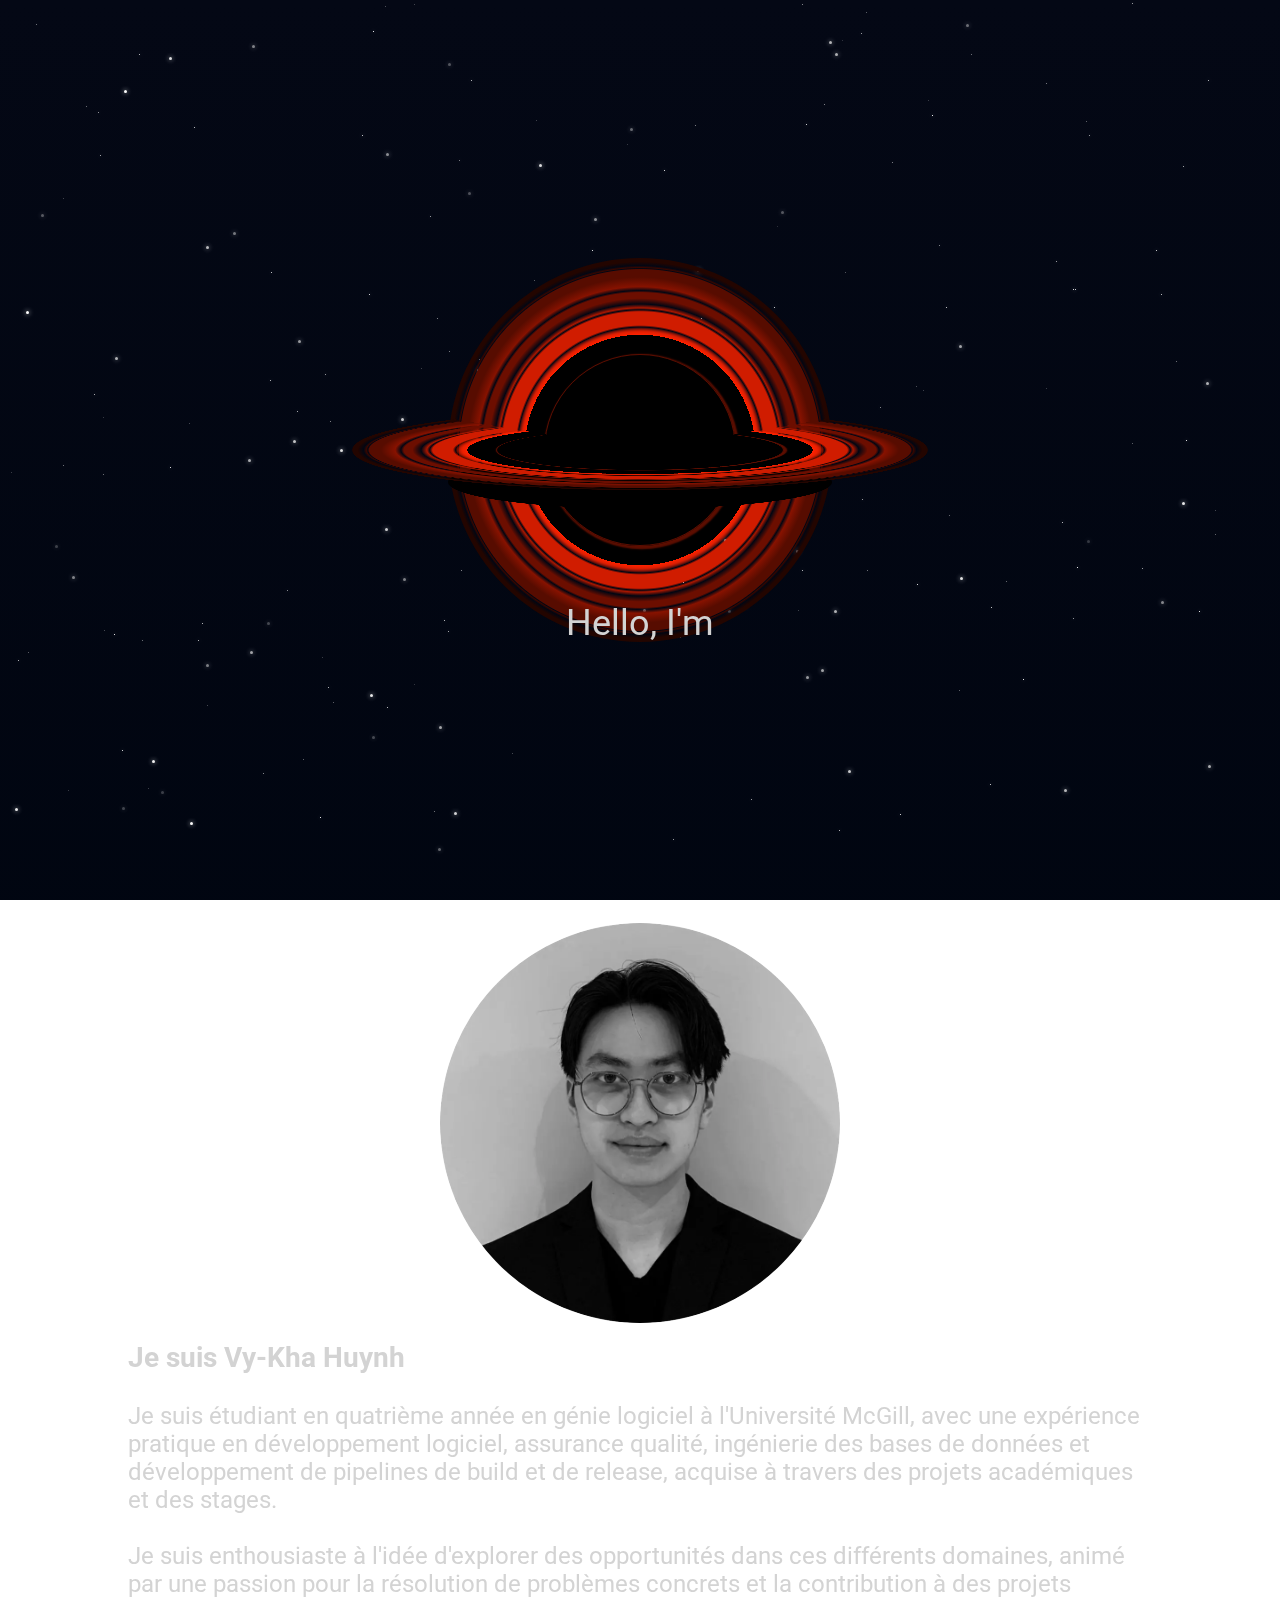
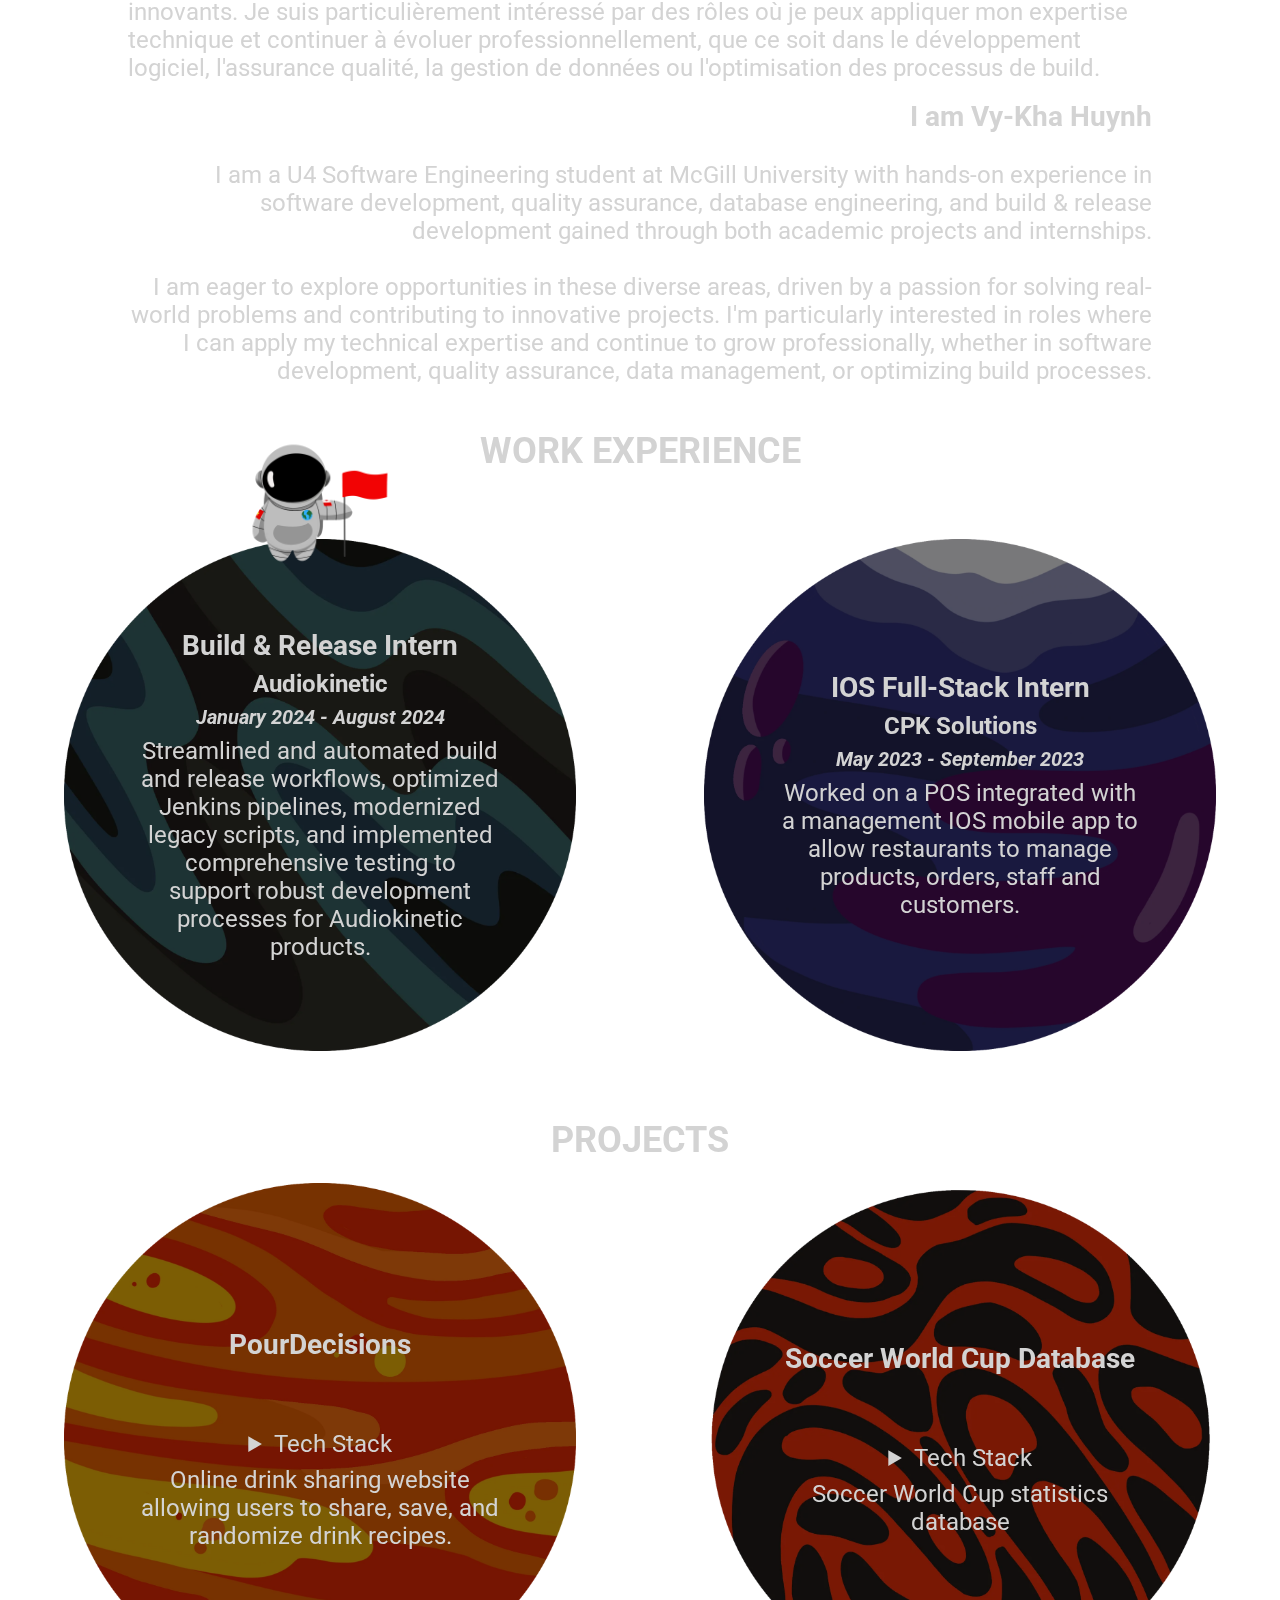
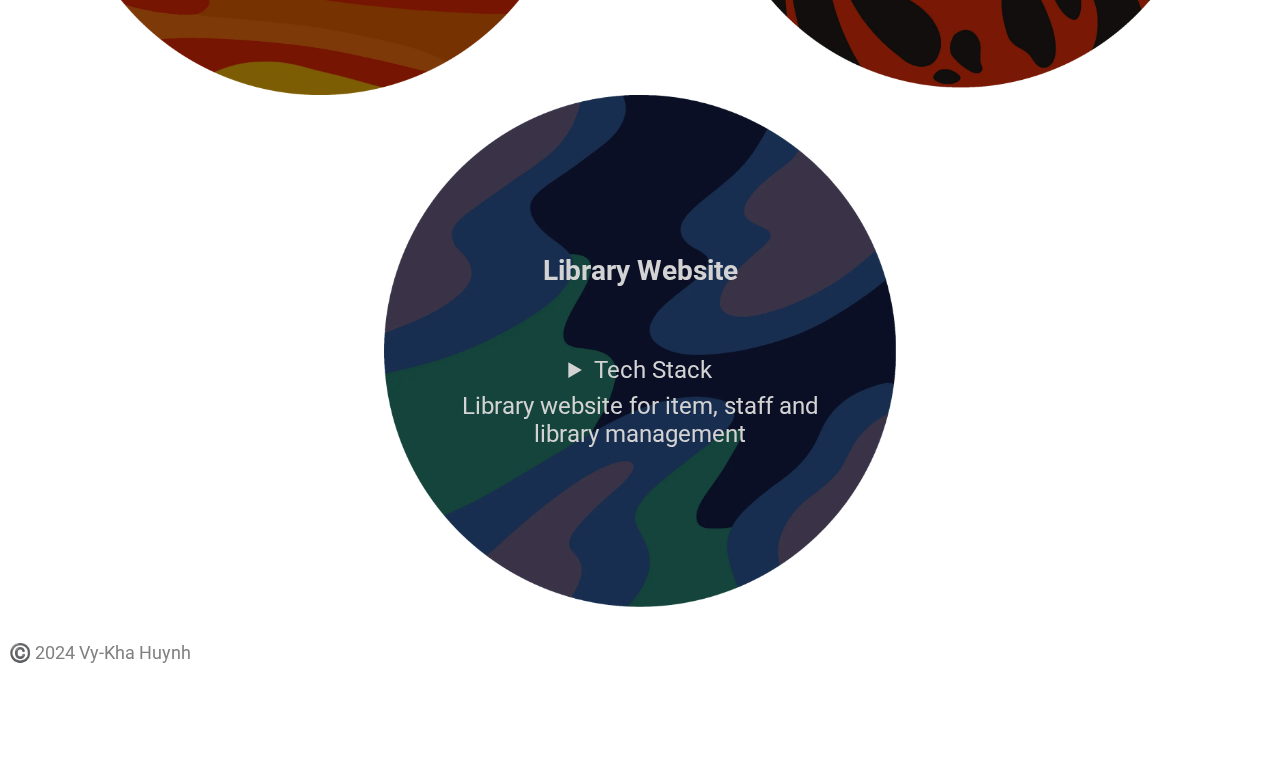
==== commit 6eb1da43: "Updated Star Wars content" ====
--- a/index.html
+++ b/index.html
@@ -11,7 +11,7 @@
 <meta name="apple-mobile-web-app-status-bar-style" content="#000000">
 
 <!-- Cache-Control: public, max-age=31536000, no Etag, no Last-Modified -->
- <meta http-equiv="Cache-control" content="public">
+<meta http-equiv="Cache-control" content="public">
 <title>Vy-Kha Huynh</title>
 <link rel="stylesheet" href="./assets/styles/style.css">
 <link rel="icon" href="./assets/images/favicon.webp">
@@ -40,7 +40,7 @@
   <div class="progressBar">
     <img src="./assets/images/rocket.webp" alt="" id="rocket">
   </div>
-  
+
   <nav id="nav-bar">
     <ul>
       <li><h1>VY-KHA HUYNH</h1></li>
@@ -64,7 +64,7 @@
   <section id="about">
     <div id="about-anchor" class="anchor"></div>
     <div id="avatar"></div>
-    
+
     <div id="summary">
 
       <article>
@@ -83,7 +83,7 @@
           I am eager to explore opportunities in these diverse areas, driven by a passion for solving real-world problems and contributing to innovative projects. I'm particularly interested in roles where I can apply my technical expertise and continue to grow professionally, whether in software development, quality assurance, data management, or optimizing build processes.
         </p>
       </article>
-      
+
     </div>
   </section>
 
@@ -91,7 +91,7 @@
     <div id="work-anchor" class="anchor"></div>
     <h2>WORK EXPERIENCE</h2>
     <div id="work-gallery">
-      
+
       <div id="current" class="planet">
         <img srcset="./assets/images/planet1.webp 1500w, ./assets/images/planet1_500w.webp 500w" sizes="(max-width: 990px) 100vw, 40vw" src="./assets/images/planet1.webp" alt="Blue, grey and black planet">
         <article class="underplanet">
@@ -103,7 +103,7 @@
           </p>
         </article>
       </div>
-      
+
       <div class="planet">
         <img srcset="./assets/images/planet2.webp 1500w, ./assets/images/planet2_500w.webp 500w" sizes="(max-width: 990px) 100vw, 40vw" src="./assets/images/planet2.webp" alt="Blue, purple and grey planet">
         <article class="underplanet">
@@ -118,12 +118,12 @@
 
     </div>
   </section>
-  
+
   <section id="projects">
     <div id="projects-anchor" class="anchor"></div>
     <h2>PROJECTS</h2>
     <div id="project-gallery">
-      
+
       <div class="planet">
         <img srcset="./assets/images/planet4.webp 1500w, ./assets/images/planet4_500w.webp 500w" sizes="(max-width: 990px) 100vw, 40vw" src="./assets/images/planet4.webp" alt="Blue, purple and grey planet">
         <article class="underplanet">
@@ -140,7 +140,7 @@
           <p>Online drink sharing website allowing users to share, save, and randomize drink recipes.</p>
         </article>
       </div>
-        
+
       <div class="planet">
         <img srcset="./assets/images/planet5.webp 1500w, ./assets/images/planet5_500w.webp 500w" sizes="(max-width: 990px) 100vw, 40vw" src="./assets/images/planet5.webp" alt="Blue, purple and grey planet">
         <article class="underplanet">
@@ -199,6 +199,5 @@
 </footer>
 
 <script src="./scripts/vy-khahuynh_github._o.js"></script>
-<!-- <script defer src="https://unpkg.com/smoothscroll-polyfill@0.4.4/dist/smoothscroll.min.js"></script> -->
 </body>
 </html>
--- a/assets/styles/style.css
+++ b/assets/styles/style.css
@@ -26,11 +26,11 @@
 	background-size: 500% 500%;
 
   background-attachment: fixed;
-	
+
           animation: gradient 20s ease infinite;
   -webkit-animation: gradient 20s ease infinite;
      -moz-animation: gradient 20s ease infinite;
-  
+
   scrollbar-width: none;
 }
 
@@ -129,7 +129,7 @@
   display: -webkit-flex;
   justify-content: center;
   place-items: center;
-  
+
   background: radial-gradient(circle closest-side, black 60%, rgb(255, 34, 0) 60%, 63%, transparent 64%, rgb(208, 28, 0) 65% 72%, transparent 73%, rgb(170, 23, 0) 74%, transparent 76%, rgb(108, 14, 0) 79% 82%, transparent 83%, rgb(135, 18, 0) 85%, rgb(87, 12, 0) 90% 94%, transparent 94.5%, rgb(56, 7, 0) 95%, transparent 96%, rgb(35, 5, 0) 98%);
 }
 
@@ -147,7 +147,7 @@
   height: 50%;
   border: solid 0.1rem rgba(186, 28, 0, 0.5);
   box-shadow: 0.1rem 0.1rem 0.1rem 0.1rem rgba(186, 28, 0, 0.5);
-  
+
           animation: rotate 1s linear infinite;
   -webkit-animation: rotate 1s linear infinite;
      -moz-animation: rotate 1s linear infinite;
@@ -194,7 +194,7 @@
     transform: scale(0.62);
     -webkit-transform: scale(0.62);
     opacity: 0.75;
-  } 
+  }
   92.5% {
     transform: scale(0.9);
     -webkit-transform: scale(0.9);
@@ -213,7 +213,7 @@
   display: -webkit-flex;
   justify-content: center;
   place-items: center;
-  
+
   background: radial-gradient(circle closest-side, black 60%, rgb(255, 34, 0) 60%, 63%, transparent 64%, rgb(208, 28, 0) 65% 72%, transparent 73%, rgb(170, 23, 0) 74%, transparent 76%, rgb(108, 14, 0) 79% 82%, transparent 83%, rgb(135, 18, 0) 85%, rgb(87, 12, 0) 90% 94%, transparent 94.5%, rgb(56, 7, 0) 95%, transparent 96%, rgb(35, 5, 0) 98%);
 
   transform: rotateX(82deg);
@@ -226,7 +226,7 @@
 header{
   height: 10vh;
   width: 100vw;
-  
+
   position: fixed;
   top: 0;
   left: 0;
@@ -320,7 +320,7 @@
   width: 100vw;
   min-height: 100vh;
   text-align: center;
-  
+
   transition: background-color 0.25s ease-in-out;
   -webkit-transition: background-color 0.25s ease-in-out;
   -moz-transition: background-color 0.25s ease-in-out;
@@ -350,30 +350,30 @@
 /* Home */
 #home{
   position: relative;
-  height: 100vh; 
-  width: 100%; 
+  height: 100vh;
+  width: 100%;
   display: flex;
   display: -webkit-flex;
-  place-items: end; 
+  place-items: end;
   justify-content: center;
 }
 
 #intro {
   position: relative;
-  display: flex; 
+  display: flex;
   display: -webkit-flex;
-  align-items: center; 
-  justify-content: center; 
+  align-items: center;
+  justify-content: center;
   flex-direction: column;
   margin-bottom: 5em;
   font-weight: normal;
 }
 
 #switch{
-  display: flex; 
+  display: flex;
   display: -webkit-flex;
-  align-items: center; 
-  justify-content: center; 
+  align-items: center;
+  justify-content: center;
   flex-direction: column;
   height: 1.5em;
 }
@@ -449,7 +449,7 @@
   background-position: center;
   background-repeat: no-repeat;
   background-size: contain;
-  
+
   transition: all 0.1s ease-in-out;
   -webkit-transition: all 0.1s ease-in-out;
   -moz-transition: all 0.1s ease-in-out;
@@ -488,12 +488,12 @@
   flex-direction: row;
 
   overflow-x: scroll;
-  
+
   scroll-snap-type: x mandatory;
-  
+
   padding-top: 7.5vh;
   padding-bottom: 2.5vh;
-  
+
   min-width: 100vw;
 }
 
@@ -506,16 +506,16 @@
   position: relative;
 
   max-width: 800px;
-  
+
   flex: 0 0 90vw;
   margin: 0 5vw;
-  
+
   display: flex;
   place-items: center;
   justify-content: center;
-  
+
   scroll-snap-align: center;
-  
+
   transition: all 0.5s ease-in-out;
   -webkit-transition: all 0.5s ease-in-out;
   -moz-transition: all 0.5s ease-in-out;
@@ -546,7 +546,7 @@
   position: absolute;
   width: 100%;
   height: 100%;
-  
+
   border-radius: 50%;
 
   padding: 15%;
@@ -647,7 +647,7 @@
 /* Footer */
 footer{
   position: fixed;
-  
+
   bottom: 0;
   left: 0;
   width: 100vw;
@@ -661,7 +661,7 @@
 
   width: 100%;
   height: 100%;
-  
+
   border: 1px white solid;
 
   background: linear-gradient(to right, rgba(21, 14, 44, 1), rgba(48, 0, 48, 1), rgba(67, 0, 0, 1));
@@ -674,7 +674,7 @@
   transition: all 0.5s ease;
   -webkit-transition: all 0.5s ease;
   -moz-transition: all 0.5s ease;
-  
+
   border-radius: 5rem;
   padding: 0.75em;
 }
@@ -703,7 +703,7 @@
 
 #socials.minimized{
   transform-origin: bottom;
-  transform: scale(75%);  
+  transform: scale(75%);
   -webkit-transform-origin: bottom;
   -webkit-transform: scale(75%);
   -moz-transform-origin: bottom;
@@ -737,8 +737,8 @@
   #socials{
     width: 50%;
   }
-  
-  ul{  
+
+  ul{
     justify-content: center;
   }
 
@@ -753,17 +753,17 @@
     flex-wrap: wrap;
     overflow: visible;
   }
-  
+
   .planet:hover{
     scale: 105%;
   }
 
-  .planet{    
+  .planet{
     flex: 1 1 0;
     min-width: 500px;
     max-width: calc((100vw - 20vw) / 2);
   }
-  
+
   #socials{
     width: 40%;
     padding: 0.5em;
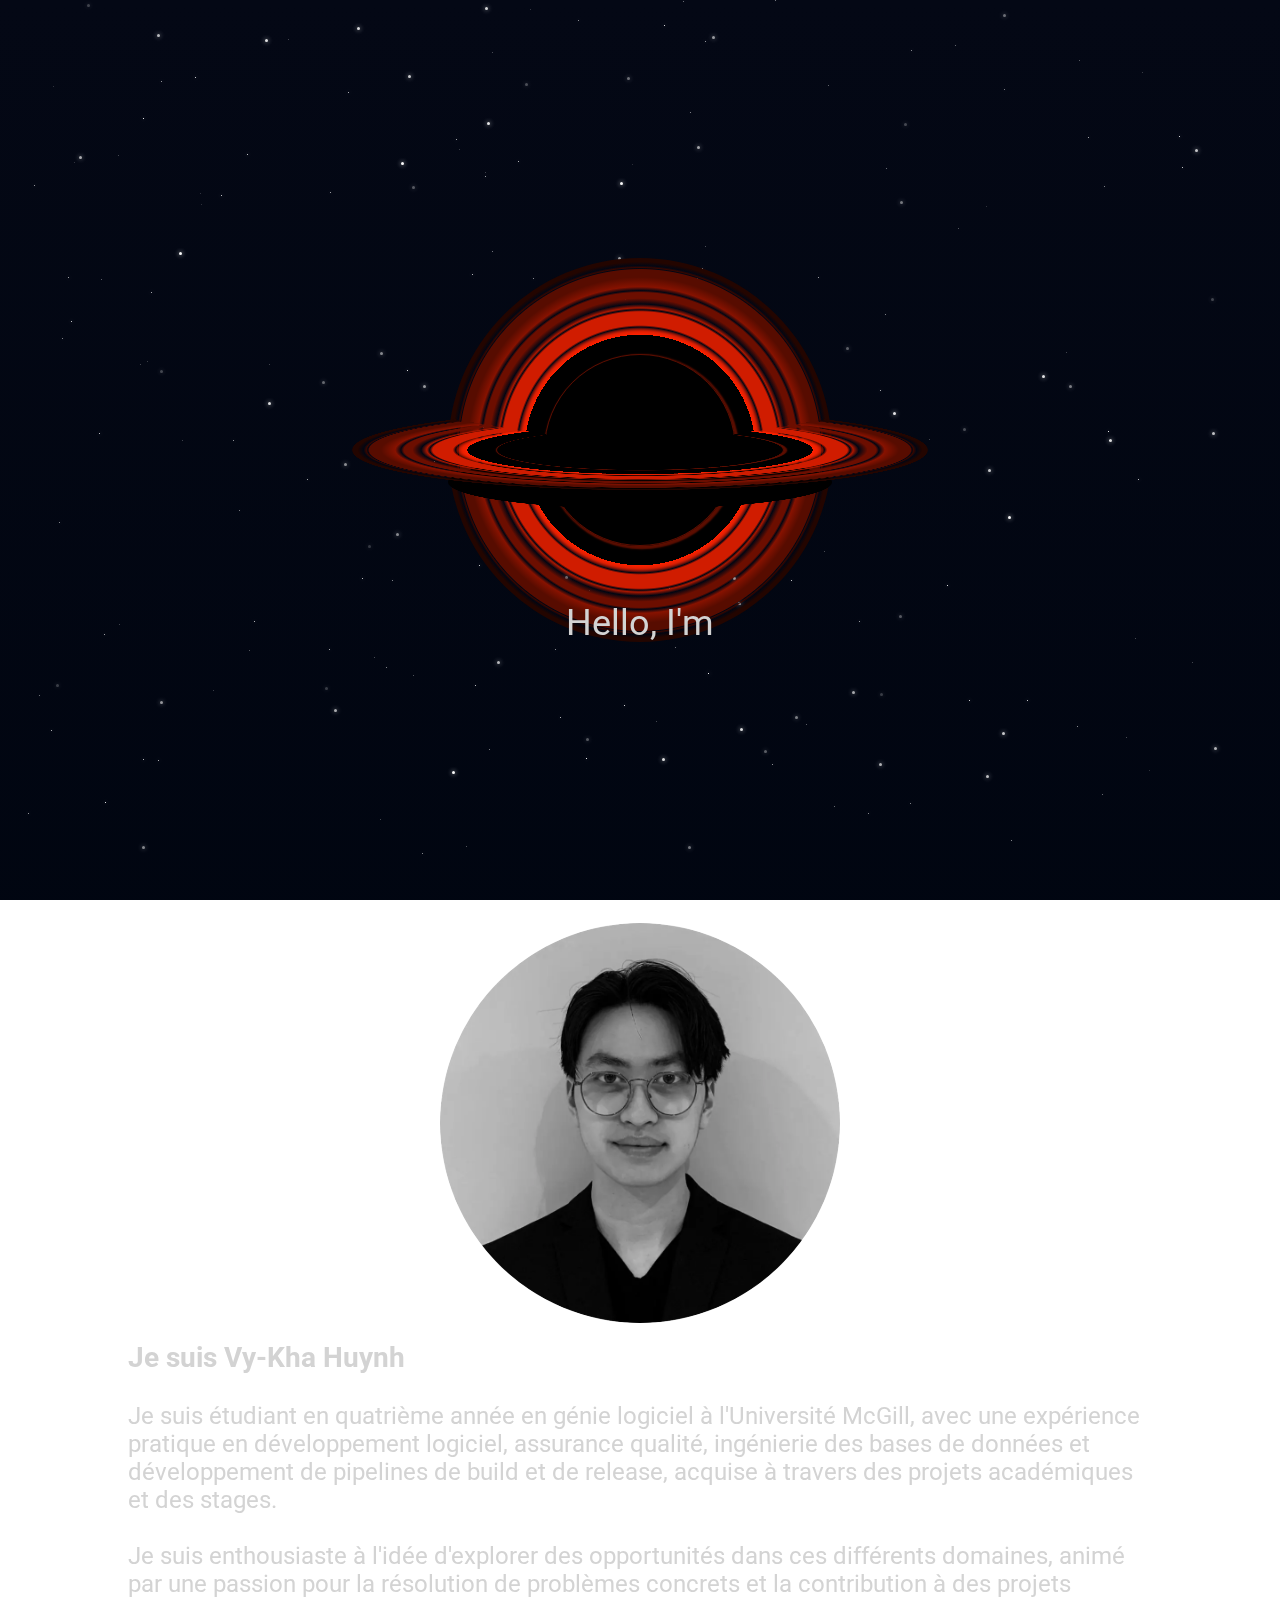
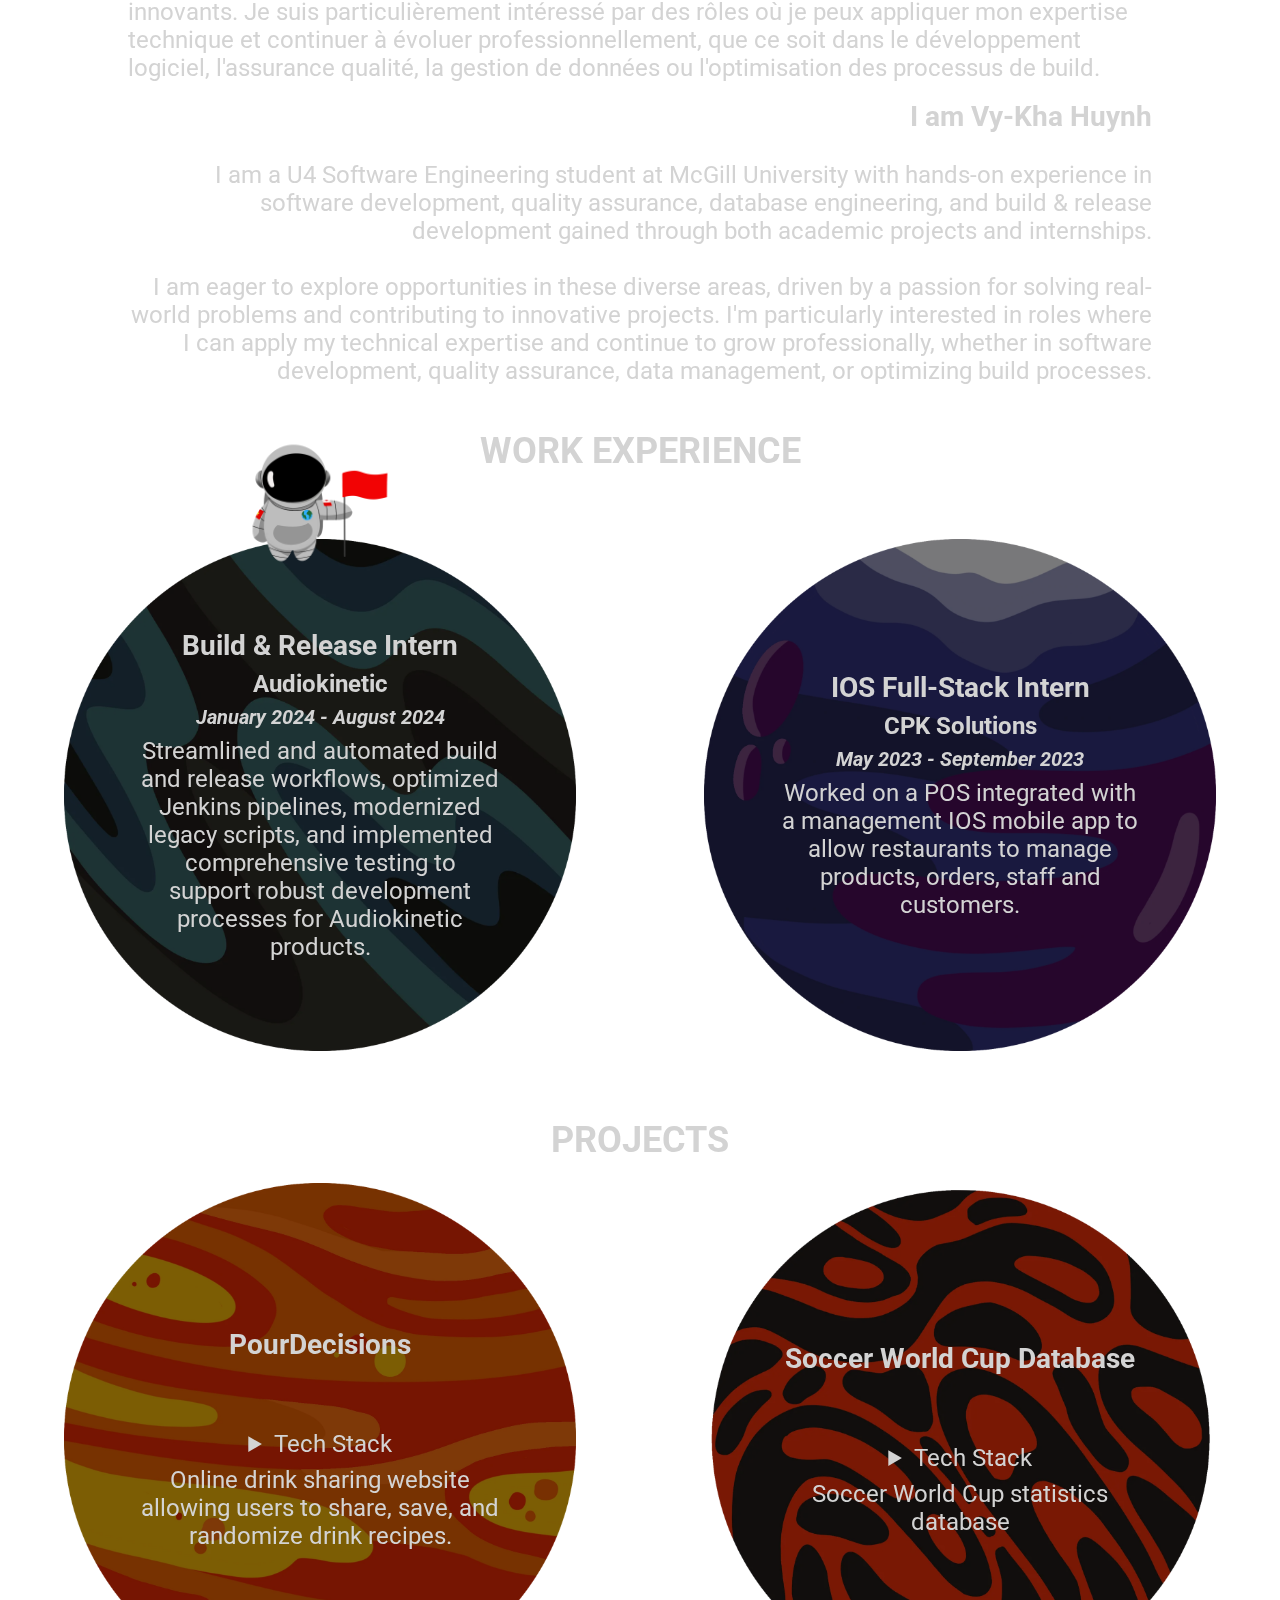
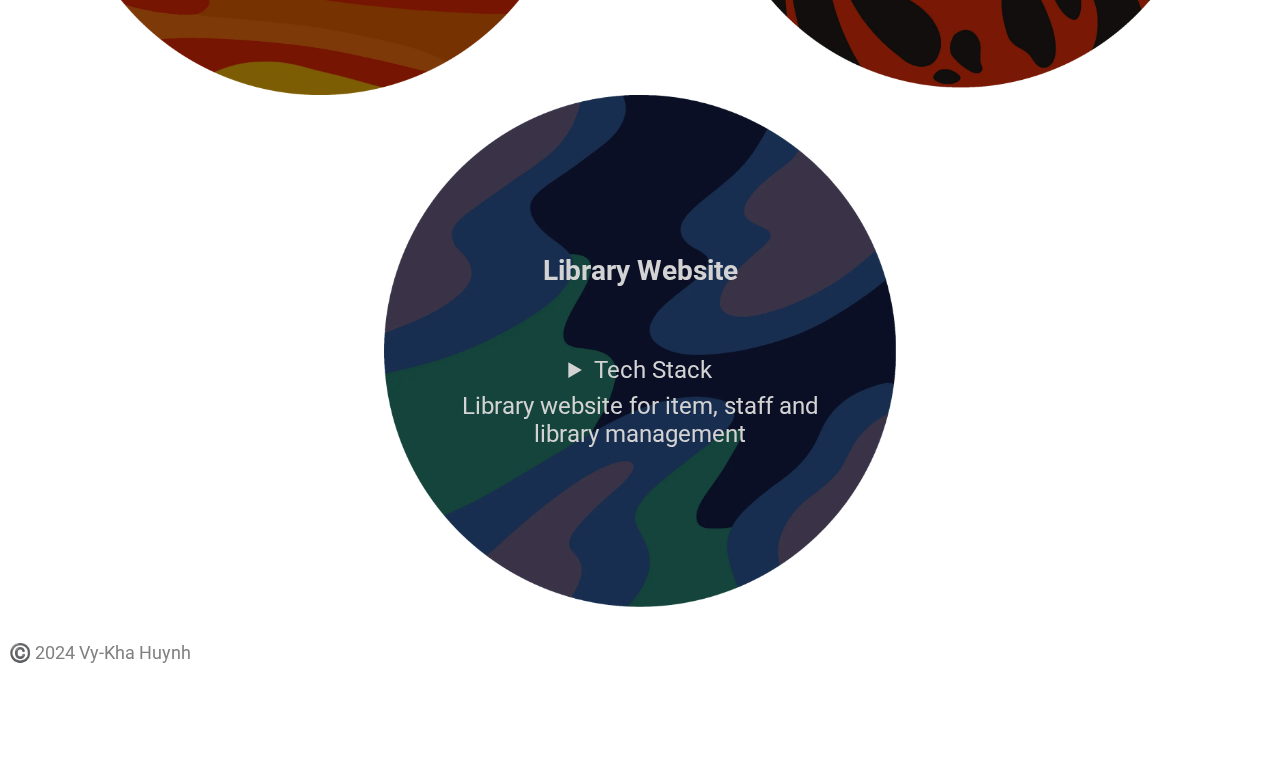
==== commit 089e36fe: "Replaced resume" ====
--- a/index.html
+++ b/index.html
@@ -192,7 +192,7 @@
   <section id="socials">
     <a href="https://github.com/vy-khahuynh"><img src="./assets/images/github-logo.webp" alt=""></a>
     <a href="https://www.linkedin.com/"><img src="./assets/images/linkedin-logo.webp" alt=""></a>
-    <a href="./assets/files/Resume_Vy_Kha_Huynh_W.pdf" target="_blank" download="Vy-Kha_Huynh_Resume"><img src="./assets/images/resume-logo.webp" alt=""></a>
+    <a href="./assets/files/Resume_Vy-Kha_Huynh.pdf" target="_blank" download="Vy-Kha_Huynh_Resume"><img src="./assets/images/resume-logo.webp" alt=""></a>
     <!-- <a href="./content/starwars.html"><img src="./assets/images/star-wars-logo.webp" alt=""></a> -->
     <a href="mailto:vykha.huynh@outlook.com"><img src="./assets/images/email-logo.webp" alt=""></a>
   </div>
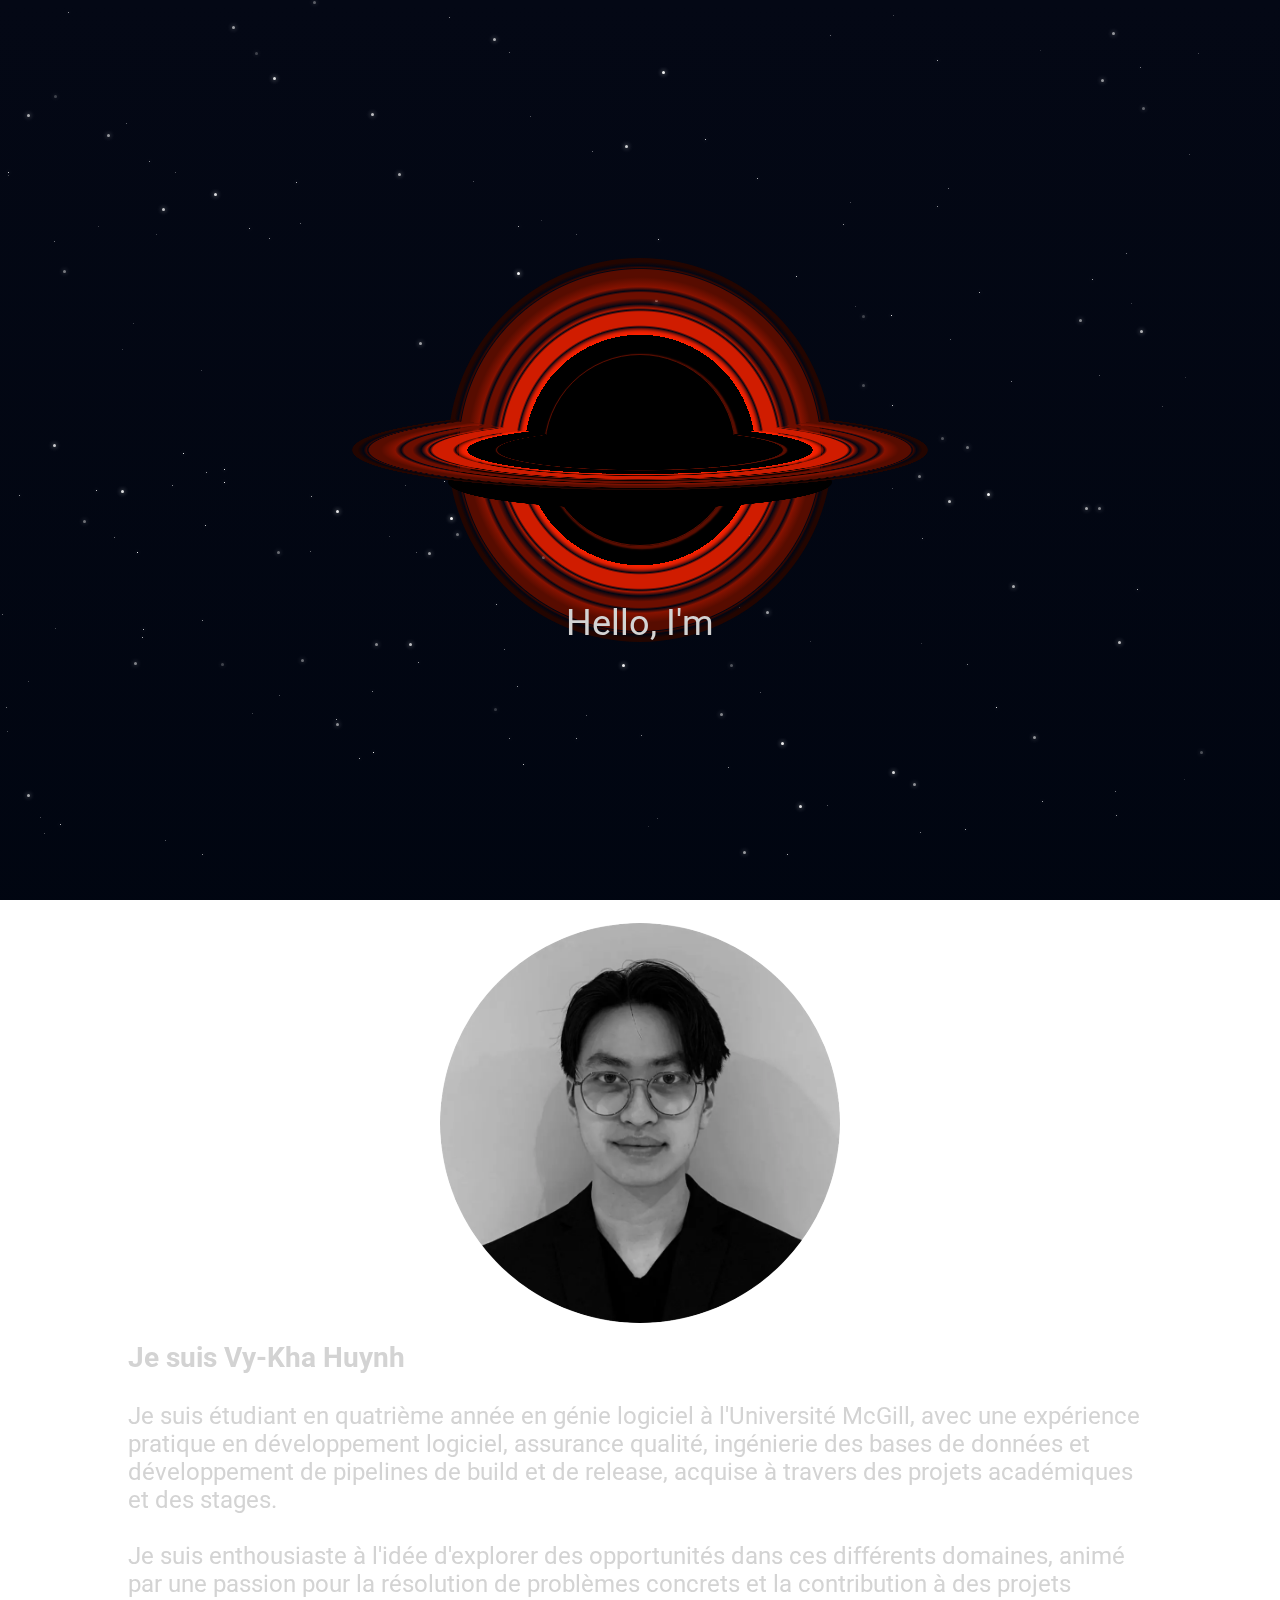
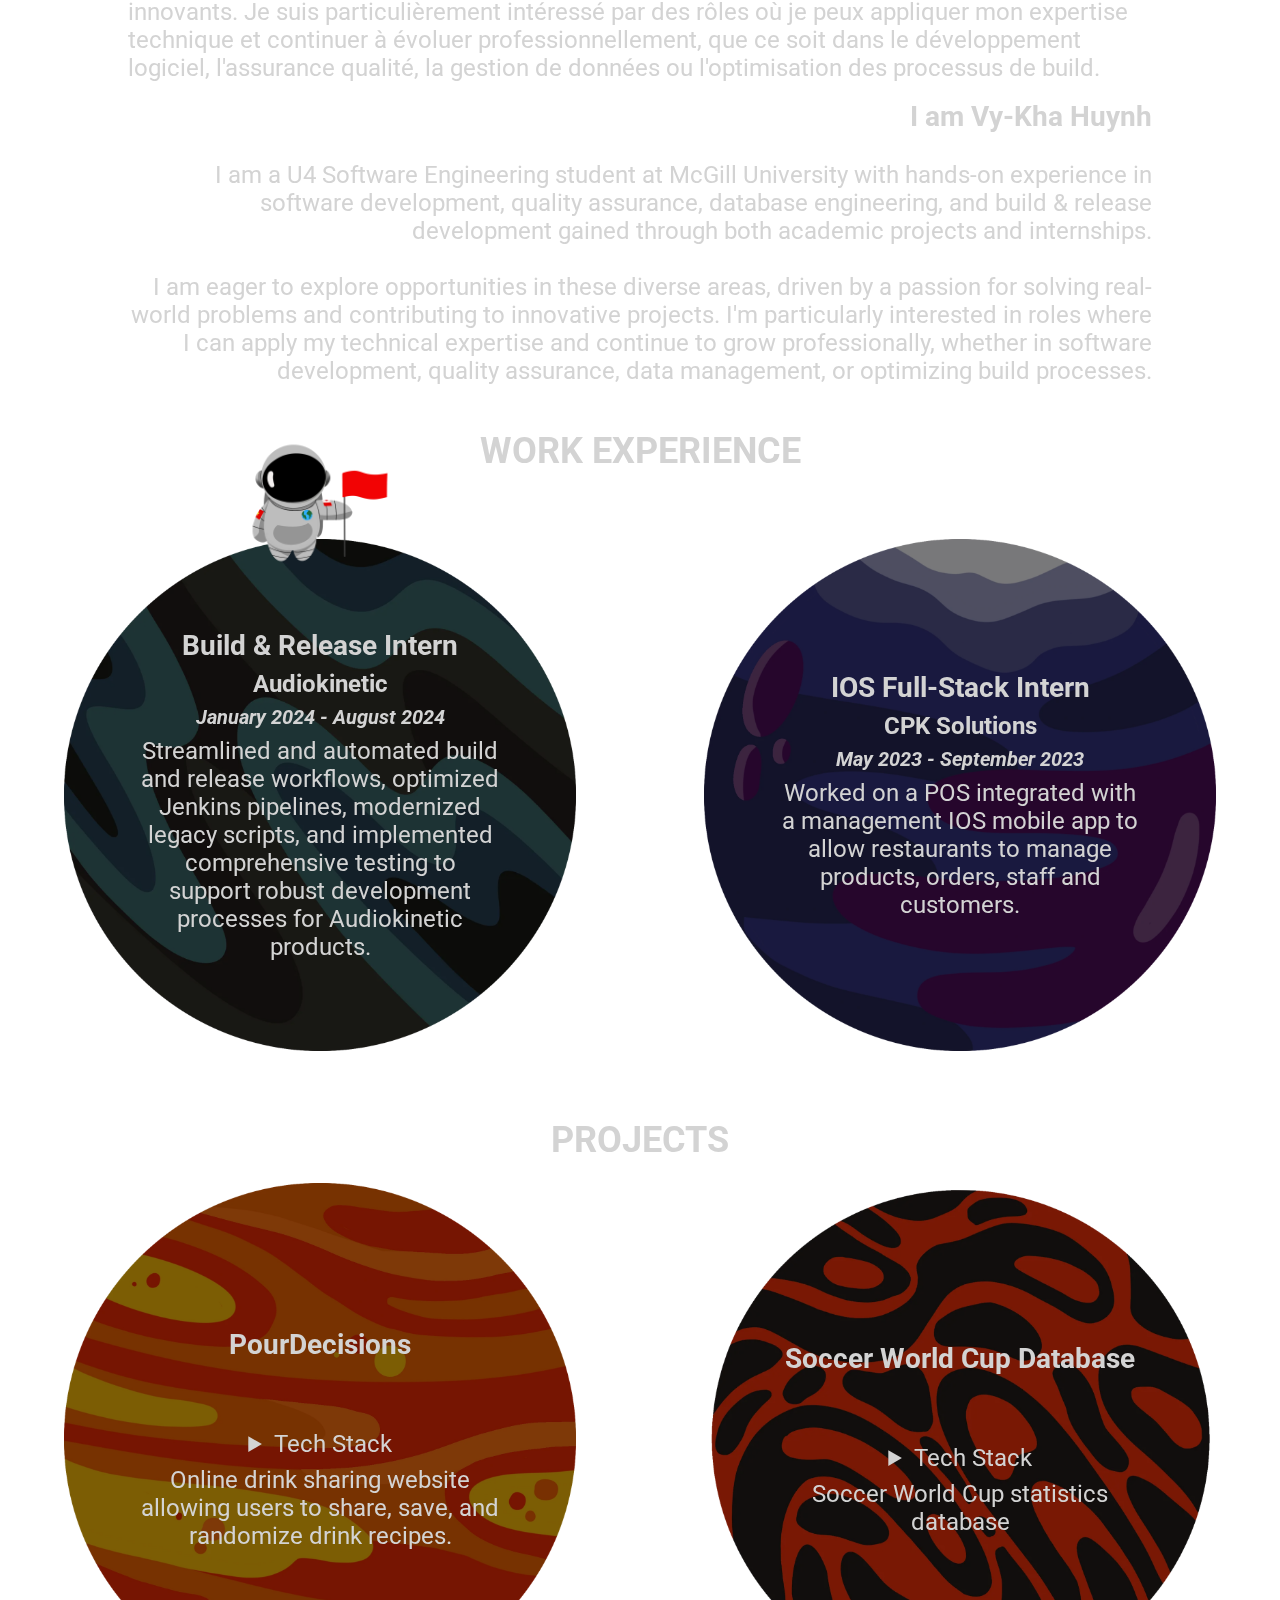
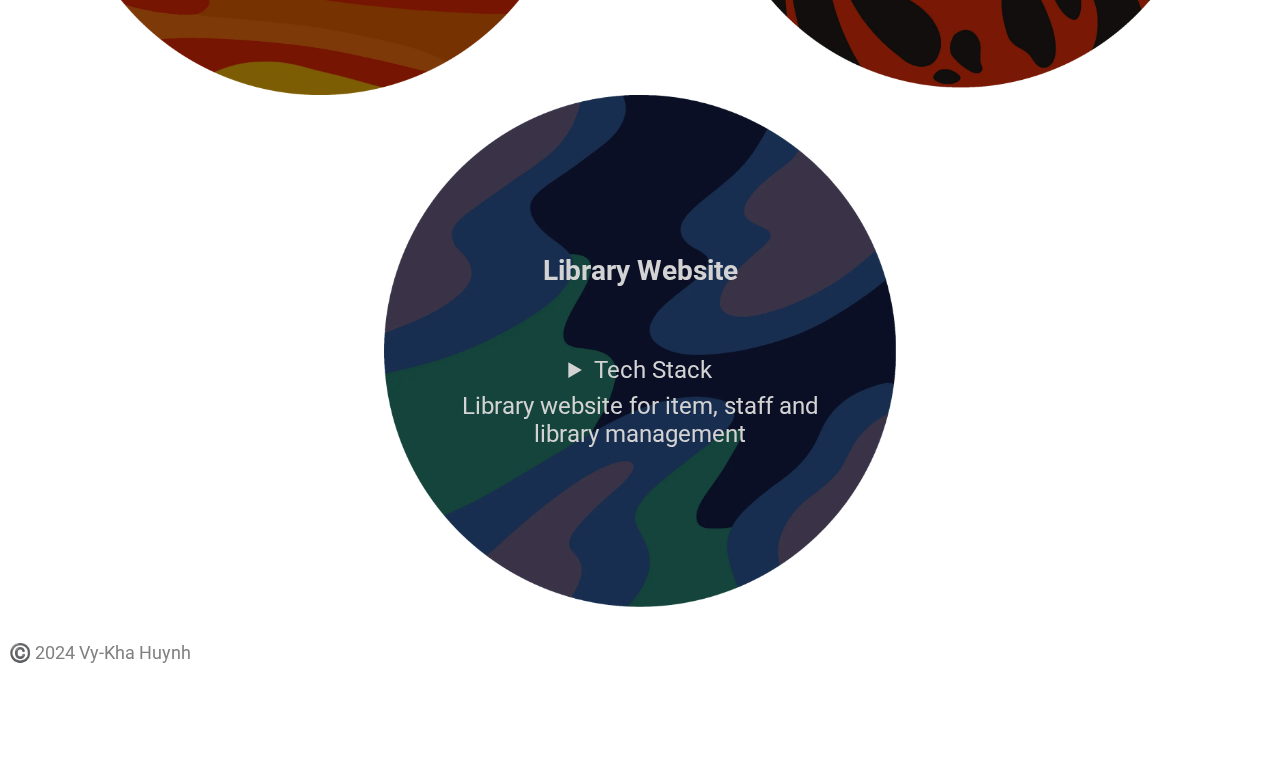
==== commit 5e8b0426: "Removed progress bar" ====
--- a/index.html
+++ b/index.html
@@ -36,10 +36,6 @@
 
 <!-- Header -->
 <header class="ontop">
-
-  <div class="progressBar">
-    <img src="./assets/images/rocket.webp" alt="" id="rocket">
-  </div>
 
   <nav id="nav-bar">
     <ul>
--- a/assets/styles/style.css
+++ b/assets/styles/style.css
@@ -288,20 +288,6 @@
   font-size: 1.2em;
 }
 
-.progressBar {
-  position: fixed;
-  top: 0;
-  left: 0;
-  height: 8px;
-  background: linear-gradient(to right, rgba(154, 0, 0, 1), rgb(170, 0, 170), rgb(44, 0, 189));
-  width: 0%;
-  transition: all 0.2s linear;
-  -webkit-transition: all 0.2s linear;
-  -moz-transition: all 0.2s linear;
-
-  border-radius: 0 0.5rem 0.5rem 0;
-}
-
 #rocket{
   position: absolute;
   top: 50%;
